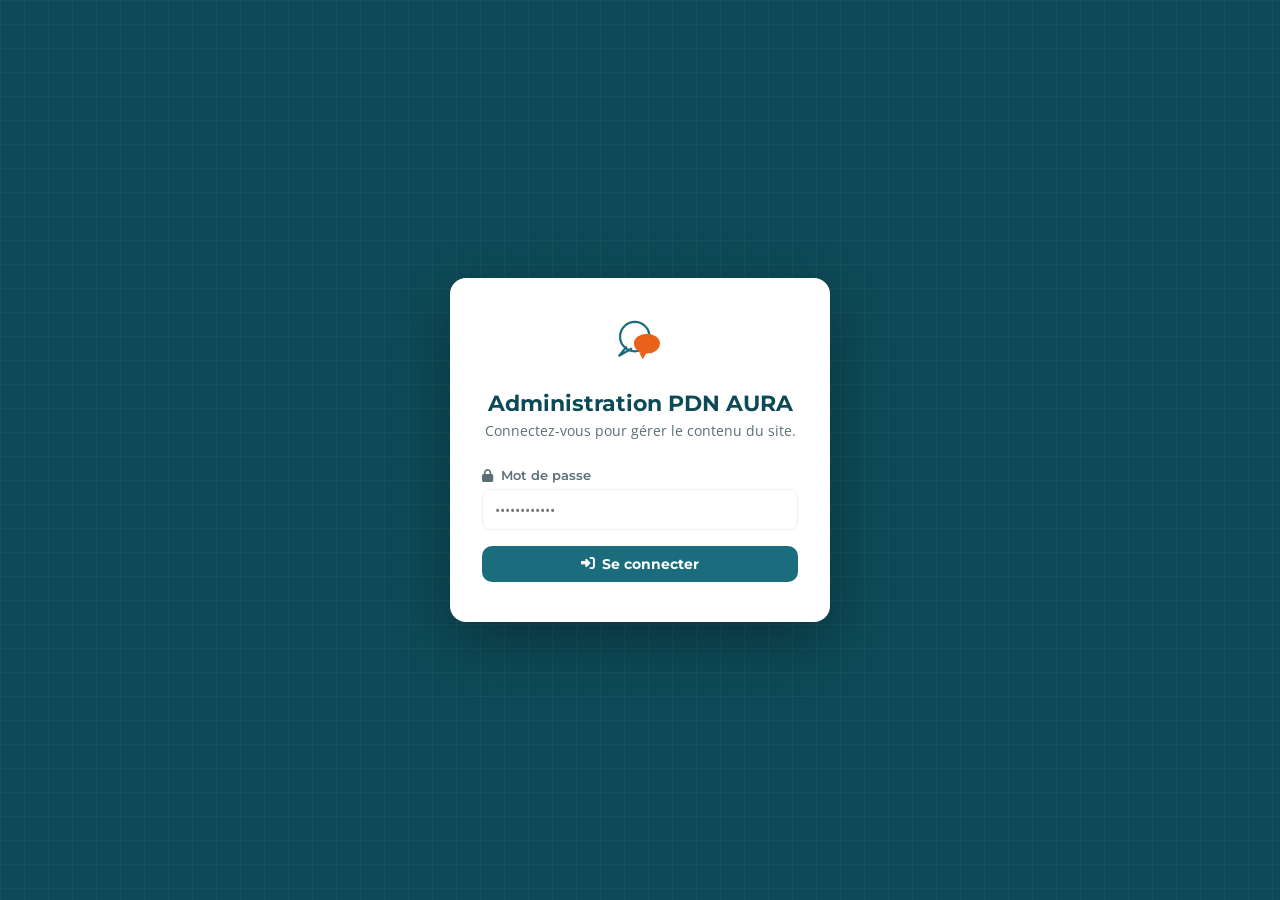
==== admin.html @ 4722b064 "Refonte complète : site journée régionale PDN AURA 2026" ====
<!DOCTYPE html>
<html lang="fr">
<head>
  <meta charset="UTF-8">
  <meta name="viewport" content="width=device-width, initial-scale=1.0">
  <title>Administration – PDN AURA 2026</title>
  <link rel="preconnect" href="https://fonts.googleapis.com">
  <link href="https://fonts.googleapis.com/css2?family=Montserrat:wght@400;600;700&family=Open+Sans:wght@400;600&display=swap" rel="stylesheet">
  <link rel="stylesheet" href="https://cdnjs.cloudflare.com/ajax/libs/font-awesome/6.5.0/css/all.min.css">
  <style>
    :root {
      --teal: #1B6D7E; --teal-dark: #0D4A57; --teal-light: #E8F4F7;
      --orange: #E8621A; --orange-light: #FFF3EC;
      --white: #fff; --gray-100: #F8FAFB; --gray-200: #EEF2F4; --gray-600: #5A6E75;
      --text: #1A2E35; --red: #DC2626; --green: #16A34A;
      --font-h: 'Montserrat', sans-serif; --font-b: 'Open Sans', sans-serif;
      --radius: 10px; --shadow: 0 2px 12px rgba(27,109,126,0.12);
    }
    *, *::before, *::after { box-sizing: border-box; margin: 0; padding: 0; }
    body { font-family: var(--font-b); color: var(--text); background: var(--gray-100); min-height: 100vh; }
    h1,h2,h3 { font-family: var(--font-h); }
    p { margin-bottom: 0.75rem; }
    p:last-child { margin-bottom: 0; }

    /* LOGIN */
    .login-page {
      min-height: 100vh; display: flex; align-items: center; justify-content: center;
      background: var(--teal-dark);
      background-image: linear-gradient(rgba(255,255,255,0.03) 1px, transparent 1px),
        linear-gradient(90deg, rgba(255,255,255,0.03) 1px, transparent 1px);
      background-size: 24px 24px;
    }
    .login-box {
      background: var(--white); border-radius: 16px; padding: 2.5rem 2rem;
      width: 100%; max-width: 380px; box-shadow: 0 20px 60px rgba(0,0,0,0.3);
      text-align: center;
    }
    .login-box svg { width: 52px; height: 46px; margin-bottom: 1.25rem; }
    .login-box h1 { font-size: 1.4rem; color: var(--teal-dark); margin-bottom: 0.25rem; }
    .login-box p { color: var(--gray-600); font-size: 0.88rem; margin-bottom: 1.75rem; }
    .login-err { background: #FEF2F2; color: var(--red); border-radius: 8px; padding: 0.7rem 1rem; font-size: 0.85rem; margin-top: 0.75rem; display: none; }

    /* FORMS */
    .form-group { margin-bottom: 1rem; text-align: left; }
    label { font-size: 0.8rem; font-weight: 600; color: var(--gray-600); font-family: var(--font-h); display: block; margin-bottom: 0.35rem; }
    input[type=text], input[type=url], input[type=password], textarea, select {
      width: 100%; padding: 10px 12px; border: 1.5px solid var(--gray-200);
      border-radius: 8px; font-family: var(--font-b); font-size: 0.9rem; color: var(--text);
      transition: border-color 0.18s; background: var(--white);
    }
    input:focus, textarea:focus, select:focus { outline: none; border-color: var(--teal); }
    textarea { resize: vertical; min-height: 80px; }

    /* BUTTONS */
    .btn {
      display: inline-flex; align-items: center; gap: 7px;
      font-family: var(--font-h); font-size: 0.85rem; font-weight: 700;
      padding: 10px 20px; border-radius: var(--radius);
      transition: all 0.18s; cursor: pointer; border: none;
    }
    .btn--teal { background: var(--teal); color: var(--white); }
    .btn--teal:hover { background: var(--teal-dark); }
    .btn--orange { background: var(--orange); color: var(--white); }
    .btn--orange:hover { background: #c44e0e; }
    .btn--outline { background: transparent; color: var(--teal); border: 2px solid var(--teal); }
    .btn--outline:hover { background: var(--teal); color: var(--white); }
    .btn--red { background: transparent; color: var(--red); border: 1.5px solid var(--red); padding: 6px 12px; font-size: 0.78rem; }
    .btn--red:hover { background: var(--red); color: var(--white); }
    .btn--full { width: 100%; justify-content: center; }

    /* LAYOUT */
    .admin-wrap { display: grid; grid-template-columns: 240px 1fr; min-height: 100vh; }

    /* SIDEBAR */
    .sidebar {
      background: var(--teal-dark); color: var(--white);
      padding: 1.5rem 0; position: sticky; top: 0; height: 100vh;
      display: flex; flex-direction: column;
    }
    .sidebar__brand {
      display: flex; align-items: center; gap: 10px; padding: 0 1.25rem 1.5rem;
      border-bottom: 1px solid rgba(255,255,255,0.1);
    }
    .sidebar__brand svg { width: 32px; height: 28px; }
    .sidebar__brand-text { font-family: var(--font-h); font-size: 0.92rem; font-weight: 700; }
    .sidebar__brand-sub { font-size: 0.65rem; opacity: 0.6; display: block; }
    .sidebar__nav { padding: 1.25rem 0; flex: 1; }
    .sidebar__nav a {
      display: flex; align-items: center; gap: 10px;
      padding: 0.7rem 1.25rem; color: rgba(255,255,255,0.75);
      font-family: var(--font-h); font-size: 0.85rem; font-weight: 600;
      transition: all 0.18s; border-left: 3px solid transparent; cursor: pointer;
    }
    .sidebar__nav a:hover, .sidebar__nav a.active {
      color: var(--white); background: rgba(255,255,255,0.07);
      border-left-color: var(--orange);
    }
    .sidebar__nav a i { width: 16px; text-align: center; }
    .sidebar__footer { padding: 1rem 1.25rem; border-top: 1px solid rgba(255,255,255,0.1); }
    .sidebar__footer a {
      display: flex; align-items: center; gap: 8px;
      color: rgba(255,255,255,0.6); font-size: 0.82rem; transition: color 0.18s;
    }
    .sidebar__footer a:hover { color: var(--white); }

    /* MAIN */
    .main { padding: 2rem; overflow-y: auto; }
    .main__header { margin-bottom: 2rem; }
    .main__header h2 { color: var(--teal-dark); font-size: 1.5rem; }
    .main__header p { color: var(--gray-600); font-size: 0.9rem; margin-top: 0.25rem; }

    /* PANEL */
    .panel { display: none; }
    .panel.active { display: block; }

    /* PUBLISH BAR */
    .publish-bar {
      background: var(--white); border-radius: var(--radius); padding: 1.25rem 1.5rem;
      box-shadow: var(--shadow); margin-bottom: 2rem;
      display: flex; align-items: center; justify-content: space-between; gap: 1rem; flex-wrap: wrap;
    }
    .publish-bar__info { flex: 1; }
    .publish-bar__info h3 { font-size: 0.95rem; color: var(--teal-dark); }
    .publish-bar__info p { font-size: 0.82rem; color: var(--gray-600); margin: 0; }
    .publish-status { font-size: 0.82rem; padding: 4px 10px; border-radius: 100px; font-family: var(--font-h); font-weight: 600; }
    .publish-status--ok { background: #DCFCE7; color: var(--green); }
    .publish-status--err { background: #FEF2F2; color: var(--red); }

    /* TOKEN SETUP */
    .token-setup {
      background: var(--orange-light); border: 1.5px solid rgba(232,98,26,0.25);
      border-radius: var(--radius); padding: 1.25rem 1.5rem; margin-bottom: 1.5rem;
    }
    .token-setup h3 { font-size: 0.95rem; color: var(--orange); margin-bottom: 0.5rem; }
    .token-setup p { font-size: 0.82rem; color: var(--text); }
    .token-row { display: flex; gap: 0.75rem; margin-top: 0.75rem; }
    .token-row input { flex: 1; }

    /* ADD FORM */
    .add-form {
      background: var(--white); border-radius: var(--radius); padding: 1.5rem;
      box-shadow: var(--shadow); margin-bottom: 2rem;
    }
    .add-form h3 { font-size: 1rem; color: var(--teal-dark); margin-bottom: 1.25rem; display: flex; align-items: center; gap: 8px; }
    .add-form h3 i { color: var(--teal); }
    .form-row { display: grid; grid-template-columns: 1fr 1fr; gap: 1rem; }

    /* ITEMS LIST */
    .items-list { display: flex; flex-direction: column; gap: 0.75rem; }
    .item-card {
      background: var(--white); border-radius: var(--radius); padding: 1rem 1.25rem;
      box-shadow: var(--shadow); display: flex; align-items: flex-start; gap: 1rem;
    }
    .item-card__thumb {
      width: 72px; height: 54px; border-radius: 6px; flex-shrink: 0;
      background: var(--teal-light); overflow: hidden; object-fit: cover;
    }
    .item-card__thumb img { width: 100%; height: 100%; object-fit: cover; }
    .item-card__body { flex: 1; min-width: 0; }
    .item-card__body strong { font-family: var(--font-h); font-size: 0.92rem; color: var(--text); display: block; margin-bottom: 0.2rem; }
    .item-card__body span { font-size: 0.8rem; color: var(--gray-600); white-space: nowrap; overflow: hidden; text-overflow: ellipsis; display: block; }
    .item-card__actions { display: flex; gap: 0.5rem; flex-shrink: 0; }
    .items-empty { text-align: center; padding: 2.5rem; color: var(--gray-600); background: var(--white); border-radius: var(--radius); box-shadow: var(--shadow); }
    .items-empty i { font-size: 2rem; color: var(--teal-light); display: block; margin-bottom: 0.5rem; }

    /* TOAST */
    .toast {
      position: fixed; bottom: 2rem; right: 2rem; z-index: 999;
      background: var(--teal-dark); color: var(--white);
      padding: 1rem 1.5rem; border-radius: var(--radius);
      font-family: var(--font-h); font-size: 0.88rem; font-weight: 600;
      box-shadow: 0 8px 30px rgba(0,0,0,0.3);
      display: none; align-items: center; gap: 10px;
      max-width: 360px;
    }
    .toast.show { display: flex; }
    .toast--err { background: var(--red); }
    .toast--ok { background: var(--green); }

    @media (max-width: 768px) {
      .admin-wrap { grid-template-columns: 1fr; }
      .sidebar { position: relative; height: auto; }
      .form-row { grid-template-columns: 1fr; }
    }
  </style>
</head>
<body>

<!-- LOGIN PAGE -->
<div id="loginPage" class="login-page">
  <div class="login-box">
    <svg viewBox="0 0 60 52" xmlns="http://www.w3.org/2000/svg">
      <circle cx="24" cy="21" r="17" fill="none" stroke="#1B6D7E" stroke-width="2.5"/>
      <path d="M14 33 L6 43 L20 35" fill="none" stroke="#1B6D7E" stroke-width="2.5" stroke-linejoin="round" stroke-linecap="round"/>
      <ellipse cx="38" cy="29" rx="15" ry="11.5" fill="#E8621A"/>
      <path d="M29 39 L33 47 L38 39" fill="#E8621A"/>
    </svg>
    <h1>Administration PDN AURA</h1>
    <p>Connectez-vous pour gérer le contenu du site.</p>
    <div class="form-group">
      <label for="loginPwd"><i class="fas fa-lock"></i>&nbsp; Mot de passe</label>
      <input type="password" id="loginPwd" placeholder="••••••••••••" onkeydown="if(event.key==='Enter')doLogin()">
    </div>
    <button class="btn btn--teal btn--full" onclick="doLogin()"><i class="fas fa-sign-in-alt"></i> Se connecter</button>
    <div class="login-err" id="loginErr">Mot de passe incorrect.</div>
  </div>
</div>

<!-- ADMIN PANEL -->
<div id="adminPanel" class="admin-wrap" style="display:none;">

  <!-- SIDEBAR -->
  <aside class="sidebar">
    <div class="sidebar__brand">
      <svg viewBox="0 0 60 52" xmlns="http://www.w3.org/2000/svg">
        <circle cx="24" cy="21" r="17" fill="none" stroke="rgba(255,255,255,0.85)" stroke-width="2.5"/>
        <path d="M14 33 L6 43 L20 35" fill="none" stroke="rgba(255,255,255,0.85)" stroke-width="2.5" stroke-linejoin="round" stroke-linecap="round"/>
        <ellipse cx="38" cy="29" rx="15" ry="11.5" fill="#E8621A"/>
        <path d="M29 39 L33 47 L38 39" fill="#E8621A"/>
      </svg>
      <div>
        <div class="sidebar__brand-text">PDN AURA</div>
        <span class="sidebar__brand-sub">Administration</span>
      </div>
    </div>
    <nav class="sidebar__nav">
      <a onclick="showPanel('photos')" id="tab-photos" class="active"><i class="fas fa-camera"></i> Photos</a>
      <a onclick="showPanel('videos')" id="tab-videos"><i class="fas fa-video"></i> Vidéos</a>
      <a onclick="showPanel('resources')" id="tab-resources"><i class="fas fa-link"></i> Ressources</a>
      <a onclick="showPanel('settings')" id="tab-settings"><i class="fas fa-gear"></i> Paramètres</a>
    </nav>
    <div class="sidebar__footer">
      <a href="index.html" target="_blank"><i class="fas fa-arrow-up-right-from-square"></i> Voir le site</a>
    </div>
  </aside>

  <!-- MAIN CONTENT -->
  <main class="main">

    <!-- PUBLISH BAR -->
    <div class="publish-bar">
      <div class="publish-bar__info">
        <h3>Publication sur GitHub Pages</h3>
        <p>Vos modifications sont sauvegardées localement. Cliquez sur "Publier" pour les mettre en ligne.</p>
      </div>
      <span class="publish-status" id="publishStatus">–</span>
      <button class="btn btn--orange" onclick="publishContent()"><i class="fas fa-cloud-upload-alt"></i> Publier</button>
    </div>

    <!-- PHOTOS PANEL -->
    <div id="panel-photos" class="panel active">
      <div class="main__header">
        <h2><i class="fas fa-camera" style="color:var(--teal);margin-right:0.5rem;"></i>Galerie photos</h2>
        <p>Ajoutez les photos de la journée en collant l'URL d'une image hébergée en ligne.</p>
      </div>
      <div class="add-form">
        <h3><i class="fas fa-plus-circle"></i> Ajouter une photo</h3>
        <div class="form-group">
          <label>URL de l'image *</label>
          <input type="url" id="photoUrl" placeholder="https://exemple.com/photo.jpg">
        </div>
        <div class="form-group">
          <label>Légende (optionnel)</label>
          <input type="text" id="photoCaption" placeholder="Description de la photo...">
        </div>
        <button class="btn btn--teal" onclick="addPhoto()"><i class="fas fa-plus"></i> Ajouter</button>
      </div>
      <div id="photoList" class="items-list"></div>
    </div>

    <!-- VIDEOS PANEL -->
    <div id="panel-videos" class="panel">
      <div class="main__header">
        <h2><i class="fas fa-video" style="color:var(--teal);margin-right:0.5rem;"></i>Vidéos YouTube</h2>
        <p>Ajoutez des vidéos YouTube en collant l'identifiant ou l'URL complète.</p>
      </div>
      <div class="add-form">
        <h3><i class="fas fa-plus-circle"></i> Ajouter une vidéo</h3>
        <div class="form-group">
          <label>URL YouTube ou identifiant *</label>
          <input type="text" id="videoUrl" placeholder="https://youtu.be/XXXXXXXXXXX ou XXXXXXXXXXX">
        </div>
        <div class="form-row">
          <div class="form-group">
            <label>Titre *</label>
            <input type="text" id="videoTitle" placeholder="Titre de la vidéo">
          </div>
          <div class="form-group">
            <label>Description (optionnel)</label>
            <input type="text" id="videoDesc" placeholder="Courte description...">
          </div>
        </div>
        <button class="btn btn--teal" onclick="addVideo()"><i class="fas fa-plus"></i> Ajouter</button>
      </div>
      <div id="videoList" class="items-list"></div>
    </div>

    <!-- RESOURCES PANEL -->
    <div id="panel-resources" class="panel">
      <div class="main__header">
        <h2><i class="fas fa-link" style="color:var(--teal);margin-right:0.5rem;"></i>Ressources &amp; liens</h2>
        <p>Ajoutez les liens et ressources partagés lors de la journée.</p>
      </div>
      <div class="add-form">
        <h3><i class="fas fa-plus-circle"></i> Ajouter une ressource</h3>
        <div class="form-row">
          <div class="form-group">
            <label>Titre *</label>
            <input type="text" id="resTitle" placeholder="Nom de la ressource">
          </div>
          <div class="form-group">
            <label>URL *</label>
            <input type="url" id="resUrl" placeholder="https://...">
          </div>
        </div>
        <div class="form-row">
          <div class="form-group">
            <label>Description</label>
            <input type="text" id="resDesc" placeholder="Brève description...">
          </div>
          <div class="form-group">
            <label>Catégorie</label>
            <input type="text" id="resCat" placeholder="ex : Dispositif PDN, Numérique, Jeunesse…">
          </div>
        </div>
        <button class="btn btn--teal" onclick="addResource()"><i class="fas fa-plus"></i> Ajouter</button>
      </div>
      <div id="resourceList" class="items-list"></div>
    </div>

    <!-- SETTINGS PANEL -->
    <div id="panel-settings" class="panel">
      <div class="main__header">
        <h2><i class="fas fa-gear" style="color:var(--teal);margin-right:0.5rem;"></i>Paramètres</h2>
        <p>Configuration de la connexion GitHub pour la publication.</p>
      </div>
      <div class="add-form">
        <h3><i class="fab fa-github"></i> Token GitHub</h3>
        <p style="font-size:0.85rem;color:var(--gray-600);margin-bottom:1rem;">
          Votre token GitHub Personal Access Token (scope <code>repo</code>) est nécessaire pour publier les modifications sur GitHub Pages.<br>
          Il est stocké uniquement dans votre navigateur (sessionStorage) et n'est jamais envoyé ailleurs.
        </p>
        <div class="form-group">
          <label>Token GitHub *</label>
          <input type="password" id="ghTokenInput" placeholder="ghp_xxxxxxxxxxxxxxxxxxxx">
        </div>
        <button class="btn btn--teal" onclick="saveToken()"><i class="fas fa-save"></i> Enregistrer le token</button>
        <button class="btn btn--outline" style="margin-left:0.75rem;" onclick="clearToken()"><i class="fas fa-trash"></i> Supprimer</button>
        <div id="tokenStatus" style="margin-top:1rem;font-size:0.85rem;"></div>
      </div>
      <div class="add-form" style="margin-top:1.5rem;">
        <h3><i class="fas fa-key"></i> Changer le mot de passe admin</h3>
        <div class="form-row">
          <div class="form-group">
            <label>Nouveau mot de passe</label>
            <input type="password" id="newPwd1" placeholder="••••••••">
          </div>
          <div class="form-group">
            <label>Confirmer</label>
            <input type="password" id="newPwd2" placeholder="••••••••">
          </div>
        </div>
        <button class="btn btn--teal" onclick="changePwd()"><i class="fas fa-save"></i> Changer le mot de passe</button>
      </div>
    </div>

  </main>
</div>

<!-- TOAST -->
<div class="toast" id="toast"></div>

<script>
  /* ===== CONFIG ===== */
  const GH_OWNER = 'stephaneleprince-dotcom';
  const GH_REPO  = 'pdn-aura-2026';
  const GH_FILE  = 'data/content.json';
  const GH_BRANCH = 'main';

  /* ===== DATA ===== */
  let data = { gallery: [], videos: [], resources: [] };

  /* ===== PASSWORD ===== */
  const DEFAULT_PWD = 'pdnaura2026';
  function getPassword() { return localStorage.getItem('adminPwd') || DEFAULT_PWD; }

  function doLogin() {
    const val = document.getElementById('loginPwd').value;
    if (val === getPassword()) {
      document.getElementById('loginPage').style.display = 'none';
      document.getElementById('adminPanel').style.display = 'grid';
      loadLocalData();
    } else {
      document.getElementById('loginErr').style.display = 'block';
    }
  }

  function changePwd() {
    const p1 = document.getElementById('newPwd1').value.trim();
    const p2 = document.getElementById('newPwd2').value.trim();
    if (!p1) { showToast('Mot de passe vide.', 'err'); return; }
    if (p1 !== p2) { showToast('Les mots de passe ne correspondent pas.', 'err'); return; }
    localStorage.setItem('adminPwd', p1);
    showToast('Mot de passe changé avec succès !', 'ok');
    document.getElementById('newPwd1').value = '';
    document.getElementById('newPwd2').value = '';
  }

  /* ===== TOKEN ===== */
  function getToken() { return sessionStorage.getItem('ghToken') || ''; }

  function saveToken() {
    const t = document.getElementById('ghTokenInput').value.trim();
    if (!t) { showToast('Token vide.', 'err'); return; }
    sessionStorage.setItem('ghToken', t);
    document.getElementById('ghTokenInput').value = '';
    document.getElementById('tokenStatus').innerHTML = '<span style="color:var(--green);"><i class="fas fa-check-circle"></i> Token enregistré pour cette session.</span>';
    showToast('Token enregistré !', 'ok');
  }

  function clearToken() {
    sessionStorage.removeItem('ghToken');
    document.getElementById('tokenStatus').innerHTML = '<span style="color:var(--gray-600);">Aucun token enregistré.</span>';
    showToast('Token supprimé.', '');
  }

  /* ===== PANELS ===== */
  function showPanel(name) {
    document.querySelectorAll('.panel').forEach(p => p.classList.remove('active'));
    document.querySelectorAll('.sidebar__nav a').forEach(a => a.classList.remove('active'));
    document.getElementById('panel-' + name).classList.add('active');
    document.getElementById('tab-' + name).classList.add('active');
  }

  /* ===== LOCAL DATA ===== */
  function loadLocalData() {
    const stored = localStorage.getItem('pdnContent');
    if (stored) {
      try { data = JSON.parse(stored); } catch(e) {}
    } else {
      // Try to fetch from server
      fetch('./data/content.json?t=' + Date.now())
        .then(r => r.ok ? r.json() : null)
        .then(d => { if (d) { data = d; saveLocal(); } })
        .catch(() => {})
        .finally(() => renderAll());
      return;
    }
    renderAll();
    updateTokenStatus();
  }

  function saveLocal() { localStorage.setItem('pdnContent', JSON.stringify(data)); }

  function updateTokenStatus() {
    const tok = getToken();
    if (tok) {
      document.getElementById('tokenStatus').innerHTML = '<span style="color:var(--green);"><i class="fas fa-check-circle"></i> Token en mémoire pour cette session.</span>';
    }
  }

  /* ===== RENDER ===== */
  function renderAll() { renderPhotos(); renderVideos(); renderResources(); }

  function renderPhotos() {
    const el = document.getElementById('photoList');
    if (!data.gallery.length) {
      el.innerHTML = '<div class="items-empty"><i class="fas fa-camera"></i><p>Aucune photo pour l\'instant.</p></div>';
      return;
    }
    el.innerHTML = data.gallery.map((p, i) => `
      <div class="item-card">
        <div class="item-card__thumb">
          <img src="${p.url}" alt="${p.caption||''}" onerror="this.style.display='none'">
        </div>
        <div class="item-card__body">
          <strong>${p.caption || 'Photo ' + (i+1)}</strong>
          <span>${p.url}</span>
        </div>
        <div class="item-card__actions">
          <button class="btn btn--red" onclick="removePhoto(${i})"><i class="fas fa-trash"></i></button>
        </div>
      </div>`).join('');
  }

  function renderVideos() {
    const el = document.getElementById('videoList');
    if (!data.videos.length) {
      el.innerHTML = '<div class="items-empty"><i class="fas fa-video"></i><p>Aucune vidéo pour l\'instant.</p></div>';
      return;
    }
    el.innerHTML = data.videos.map((v, i) => `
      <div class="item-card">
        <div class="item-card__thumb" style="display:flex;align-items:center;justify-content:center;font-size:1.5rem;color:var(--teal-mid);">
          <i class="fab fa-youtube" style="color:#FF0000;font-size:2rem;"></i>
        </div>
        <div class="item-card__body">
          <strong>${v.title}</strong>
          <span>${v.youtubeId}</span>
          ${v.description ? `<span>${v.description}</span>` : ''}
        </div>
        <div class="item-card__actions">
          <a href="https://youtu.be/${v.youtubeId}" target="_blank" class="btn btn--outline" style="padding:6px 10px;"><i class="fas fa-eye"></i></a>
          <button class="btn btn--red" onclick="removeVideo(${i})"><i class="fas fa-trash"></i></button>
        </div>
      </div>`).join('');
  }

  function renderResources() {
    const el = document.getElementById('resourceList');
    if (!data.resources.length) {
      el.innerHTML = '<div class="items-empty"><i class="fas fa-link"></i><p>Aucune ressource pour l\'instant.</p></div>';
      return;
    }
    el.innerHTML = data.resources.map((r, i) => `
      <div class="item-card">
        <div class="item-card__body">
          <strong>${r.title}</strong>
          <span>${r.url}</span>
          ${r.category ? `<span style="color:var(--teal);font-size:0.75rem;font-weight:600;">${r.category}</span>` : ''}
        </div>
        <div class="item-card__actions">
          <a href="${r.url}" target="_blank" class="btn btn--outline" style="padding:6px 10px;"><i class="fas fa-eye"></i></a>
          <button class="btn btn--red" onclick="removeResource(${i})"><i class="fas fa-trash"></i></button>
        </div>
      </div>`).join('');
  }

  /* ===== ADD / REMOVE ===== */
  function addPhoto() {
    const url = document.getElementById('photoUrl').value.trim();
    const cap = document.getElementById('photoCaption').value.trim();
    if (!url) { showToast('URL obligatoire.', 'err'); return; }
    data.gallery.push({ id: Date.now().toString(), url, caption: cap });
    saveLocal(); renderPhotos();
    document.getElementById('photoUrl').value = '';
    document.getElementById('photoCaption').value = '';
    showToast('Photo ajoutée ! N\'oubliez pas de publier.', 'ok');
  }

  function removePhoto(i) {
    if (!confirm('Supprimer cette photo ?')) return;
    data.gallery.splice(i, 1); saveLocal(); renderPhotos();
    showToast('Photo supprimée.', '');
  }

  function addVideo() {
    let raw = document.getElementById('videoUrl').value.trim();
    const title = document.getElementById('videoTitle').value.trim();
    const desc = document.getElementById('videoDesc').value.trim();
    if (!raw || !title) { showToast('URL et titre obligatoires.', 'err'); return; }
    // Extract YouTube ID
    let id = raw;
    const m = raw.match(/(?:youtu\.be\/|v=|embed\/)([A-Za-z0-9_-]{11})/);
    if (m) id = m[1];
    data.videos.push({ id: Date.now().toString(), youtubeId: id, title, description: desc });
    saveLocal(); renderVideos();
    document.getElementById('videoUrl').value = '';
    document.getElementById('videoTitle').value = '';
    document.getElementById('videoDesc').value = '';
    showToast('Vidéo ajoutée ! N\'oubliez pas de publier.', 'ok');
  }

  function removeVideo(i) {
    if (!confirm('Supprimer cette vidéo ?')) return;
    data.videos.splice(i, 1); saveLocal(); renderVideos();
    showToast('Vidéo supprimée.', '');
  }

  function addResource() {
    const title = document.getElementById('resTitle').value.trim();
    const url   = document.getElementById('resUrl').value.trim();
    const desc  = document.getElementById('resDesc').value.trim();
    const cat   = document.getElementById('resCat').value.trim();
    if (!title || !url) { showToast('Titre et URL obligatoires.', 'err'); return; }
    data.resources.push({ id: Date.now().toString(), title, url, description: desc, category: cat });
    saveLocal(); renderResources();
    document.getElementById('resTitle').value = '';
    document.getElementById('resUrl').value = '';
    document.getElementById('resDesc').value = '';
    document.getElementById('resCat').value = '';
    showToast('Ressource ajoutée ! N\'oubliez pas de publier.', 'ok');
  }

  function removeResource(i) {
    if (!confirm('Supprimer cette ressource ?')) return;
    data.resources.splice(i, 1); saveLocal(); renderResources();
    showToast('Ressource supprimée.', '');
  }

  /* ===== PUBLISH TO GITHUB ===== */
  async function publishContent() {
    const token = getToken();
    if (!token) {
      showToast('Aucun token GitHub. Configurez-le dans Paramètres.', 'err');
      showPanel('settings');
      return;
    }

    const statusEl = document.getElementById('publishStatus');
    statusEl.textContent = 'Publication…';
    statusEl.className = 'publish-status';

    try {
      const headers = {
        'Authorization': 'token ' + token,
        'Accept': 'application/vnd.github+json',
        'User-Agent': 'pdn-aura-admin'
      };

      // Get current file SHA
      const getResp = await fetch(
        `https://api.github.com/repos/${GH_OWNER}/${GH_REPO}/contents/${GH_FILE}`,
        { headers }
      );
      let sha = null;
      if (getResp.ok) {
        const fileData = await getResp.json();
        sha = fileData.sha;
      }

      // Encode content
      const content = btoa(unescape(encodeURIComponent(JSON.stringify(data, null, 2))));

      const body = {
        message: 'Mise à jour du contenu via l\'interface admin',
        content,
        branch: GH_BRANCH
      };
      if (sha) body.sha = sha;

      const putResp = await fetch(
        `https://api.github.com/repos/${GH_OWNER}/${GH_REPO}/contents/${GH_FILE}`,
        { method: 'PUT', headers: { ...headers, 'Content-Type': 'application/json' }, body: JSON.stringify(body) }
      );

      if (putResp.ok) {
        statusEl.textContent = '✓ Publié';
        statusEl.className = 'publish-status publish-status--ok';
        showToast('Contenu publié ! Le site sera mis à jour dans 1-2 minutes.', 'ok');
      } else {
        const err = await putResp.json();
        throw new Error(err.message || 'Erreur GitHub');
      }
    } catch(e) {
      statusEl.textContent = '✗ Erreur';
      statusEl.className = 'publish-status publish-status--err';
      showToast('Erreur : ' + e.message, 'err');
    }
  }

  /* ===== TOAST ===== */
  let toastTimer;
  function showToast(msg, type) {
    const el = document.getElementById('toast');
    el.textContent = msg;
    el.className = 'toast show' + (type === 'err' ? ' toast--err' : type === 'ok' ? ' toast--ok' : '');
    clearTimeout(toastTimer);
    toastTimer = setTimeout(() => { el.className = 'toast'; }, 4000);
  }
</script>
</body>
</html>
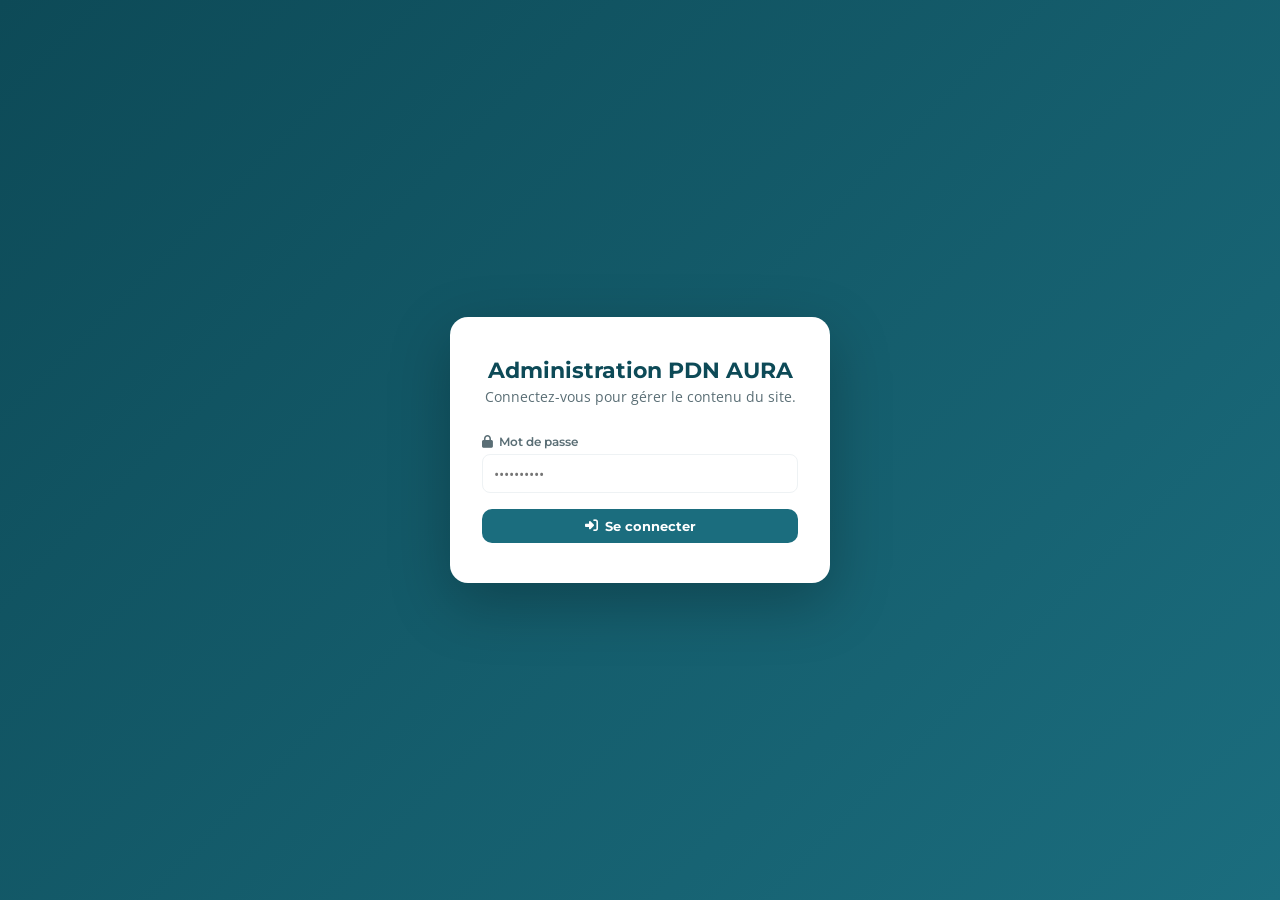
==== commit b6b4f193: "Refonte UX : fond blanc, logo réel, admin auto-save + upload fichiers - Fond blanc sur tout le site " ====
--- a/admin.html
+++ b/admin.html
@@ -9,215 +9,282 @@
   <link rel="stylesheet" href="https://cdnjs.cloudflare.com/ajax/libs/font-awesome/6.5.0/css/all.min.css">
   <style>
     :root {
-      --teal: #1B6D7E; --teal-dark: #0D4A57; --teal-light: #E8F4F7;
-      --orange: #E8621A; --orange-light: #FFF3EC;
-      --white: #fff; --gray-100: #F8FAFB; --gray-200: #EEF2F4; --gray-600: #5A6E75;
-      --text: #1A2E35; --red: #DC2626; --green: #16A34A;
-      --font-h: 'Montserrat', sans-serif; --font-b: 'Open Sans', sans-serif;
-      --radius: 10px; --shadow: 0 2px 12px rgba(27,109,126,0.12);
-    }
-    *, *::before, *::after { box-sizing: border-box; margin: 0; padding: 0; }
-    body { font-family: var(--font-b); color: var(--text); background: var(--gray-100); min-height: 100vh; }
-    h1,h2,h3 { font-family: var(--font-h); }
-    p { margin-bottom: 0.75rem; }
-    p:last-child { margin-bottom: 0; }
-
-    /* LOGIN */
-    .login-page {
-      min-height: 100vh; display: flex; align-items: center; justify-content: center;
-      background: var(--teal-dark);
-      background-image: linear-gradient(rgba(255,255,255,0.03) 1px, transparent 1px),
-        linear-gradient(90deg, rgba(255,255,255,0.03) 1px, transparent 1px);
-      background-size: 24px 24px;
-    }
-    .login-box {
-      background: var(--white); border-radius: 16px; padding: 2.5rem 2rem;
-      width: 100%; max-width: 380px; box-shadow: 0 20px 60px rgba(0,0,0,0.3);
-      text-align: center;
-    }
-    .login-box svg { width: 52px; height: 46px; margin-bottom: 1.25rem; }
-    .login-box h1 { font-size: 1.4rem; color: var(--teal-dark); margin-bottom: 0.25rem; }
-    .login-box p { color: var(--gray-600); font-size: 0.88rem; margin-bottom: 1.75rem; }
-    .login-err { background: #FEF2F2; color: var(--red); border-radius: 8px; padding: 0.7rem 1rem; font-size: 0.85rem; margin-top: 0.75rem; display: none; }
-
-    /* FORMS */
-    .form-group { margin-bottom: 1rem; text-align: left; }
-    label { font-size: 0.8rem; font-weight: 600; color: var(--gray-600); font-family: var(--font-h); display: block; margin-bottom: 0.35rem; }
-    input[type=text], input[type=url], input[type=password], textarea, select {
-      width: 100%; padding: 10px 12px; border: 1.5px solid var(--gray-200);
-      border-radius: 8px; font-family: var(--font-b); font-size: 0.9rem; color: var(--text);
-      transition: border-color 0.18s; background: var(--white);
-    }
-    input:focus, textarea:focus, select:focus { outline: none; border-color: var(--teal); }
-    textarea { resize: vertical; min-height: 80px; }
-
-    /* BUTTONS */
-    .btn {
-      display: inline-flex; align-items: center; gap: 7px;
-      font-family: var(--font-h); font-size: 0.85rem; font-weight: 700;
-      padding: 10px 20px; border-radius: var(--radius);
-      transition: all 0.18s; cursor: pointer; border: none;
-    }
-    .btn--teal { background: var(--teal); color: var(--white); }
-    .btn--teal:hover { background: var(--teal-dark); }
-    .btn--orange { background: var(--orange); color: var(--white); }
-    .btn--orange:hover { background: #c44e0e; }
-    .btn--outline { background: transparent; color: var(--teal); border: 2px solid var(--teal); }
-    .btn--outline:hover { background: var(--teal); color: var(--white); }
-    .btn--red { background: transparent; color: var(--red); border: 1.5px solid var(--red); padding: 6px 12px; font-size: 0.78rem; }
-    .btn--red:hover { background: var(--red); color: var(--white); }
-    .btn--full { width: 100%; justify-content: center; }
-
-    /* LAYOUT */
-    .admin-wrap { display: grid; grid-template-columns: 240px 1fr; min-height: 100vh; }
-
-    /* SIDEBAR */
-    .sidebar {
-      background: var(--teal-dark); color: var(--white);
-      padding: 1.5rem 0; position: sticky; top: 0; height: 100vh;
-      display: flex; flex-direction: column;
-    }
-    .sidebar__brand {
-      display: flex; align-items: center; gap: 10px; padding: 0 1.25rem 1.5rem;
-      border-bottom: 1px solid rgba(255,255,255,0.1);
-    }
-    .sidebar__brand svg { width: 32px; height: 28px; }
-    .sidebar__brand-text { font-family: var(--font-h); font-size: 0.92rem; font-weight: 700; }
-    .sidebar__brand-sub { font-size: 0.65rem; opacity: 0.6; display: block; }
-    .sidebar__nav { padding: 1.25rem 0; flex: 1; }
-    .sidebar__nav a {
-      display: flex; align-items: center; gap: 10px;
-      padding: 0.7rem 1.25rem; color: rgba(255,255,255,0.75);
-      font-family: var(--font-h); font-size: 0.85rem; font-weight: 600;
-      transition: all 0.18s; border-left: 3px solid transparent; cursor: pointer;
-    }
-    .sidebar__nav a:hover, .sidebar__nav a.active {
-      color: var(--white); background: rgba(255,255,255,0.07);
-      border-left-color: var(--orange);
-    }
-    .sidebar__nav a i { width: 16px; text-align: center; }
-    .sidebar__footer { padding: 1rem 1.25rem; border-top: 1px solid rgba(255,255,255,0.1); }
-    .sidebar__footer a {
-      display: flex; align-items: center; gap: 8px;
-      color: rgba(255,255,255,0.6); font-size: 0.82rem; transition: color 0.18s;
-    }
-    .sidebar__footer a:hover { color: var(--white); }
-
-    /* MAIN */
-    .main { padding: 2rem; overflow-y: auto; }
-    .main__header { margin-bottom: 2rem; }
-    .main__header h2 { color: var(--teal-dark); font-size: 1.5rem; }
-    .main__header p { color: var(--gray-600); font-size: 0.9rem; margin-top: 0.25rem; }
-
-    /* PANEL */
-    .panel { display: none; }
-    .panel.active { display: block; }
-
-    /* PUBLISH BAR */
-    .publish-bar {
-      background: var(--white); border-radius: var(--radius); padding: 1.25rem 1.5rem;
-      box-shadow: var(--shadow); margin-bottom: 2rem;
-      display: flex; align-items: center; justify-content: space-between; gap: 1rem; flex-wrap: wrap;
-    }
-    .publish-bar__info { flex: 1; }
-    .publish-bar__info h3 { font-size: 0.95rem; color: var(--teal-dark); }
-    .publish-bar__info p { font-size: 0.82rem; color: var(--gray-600); margin: 0; }
-    .publish-status { font-size: 0.82rem; padding: 4px 10px; border-radius: 100px; font-family: var(--font-h); font-weight: 600; }
-    .publish-status--ok { background: #DCFCE7; color: var(--green); }
-    .publish-status--err { background: #FEF2F2; color: var(--red); }
-
-    /* TOKEN SETUP */
-    .token-setup {
-      background: var(--orange-light); border: 1.5px solid rgba(232,98,26,0.25);
-      border-radius: var(--radius); padding: 1.25rem 1.5rem; margin-bottom: 1.5rem;
-    }
-    .token-setup h3 { font-size: 0.95rem; color: var(--orange); margin-bottom: 0.5rem; }
-    .token-setup p { font-size: 0.82rem; color: var(--text); }
-    .token-row { display: flex; gap: 0.75rem; margin-top: 0.75rem; }
-    .token-row input { flex: 1; }
-
-    /* ADD FORM */
-    .add-form {
-      background: var(--white); border-radius: var(--radius); padding: 1.5rem;
-      box-shadow: var(--shadow); margin-bottom: 2rem;
-    }
-    .add-form h3 { font-size: 1rem; color: var(--teal-dark); margin-bottom: 1.25rem; display: flex; align-items: center; gap: 8px; }
-    .add-form h3 i { color: var(--teal); }
-    .form-row { display: grid; grid-template-columns: 1fr 1fr; gap: 1rem; }
-
-    /* ITEMS LIST */
-    .items-list { display: flex; flex-direction: column; gap: 0.75rem; }
-    .item-card {
-      background: var(--white); border-radius: var(--radius); padding: 1rem 1.25rem;
-      box-shadow: var(--shadow); display: flex; align-items: flex-start; gap: 1rem;
-    }
-    .item-card__thumb {
-      width: 72px; height: 54px; border-radius: 6px; flex-shrink: 0;
-      background: var(--teal-light); overflow: hidden; object-fit: cover;
-    }
-    .item-card__thumb img { width: 100%; height: 100%; object-fit: cover; }
-    .item-card__body { flex: 1; min-width: 0; }
-    .item-card__body strong { font-family: var(--font-h); font-size: 0.92rem; color: var(--text); display: block; margin-bottom: 0.2rem; }
-    .item-card__body span { font-size: 0.8rem; color: var(--gray-600); white-space: nowrap; overflow: hidden; text-overflow: ellipsis; display: block; }
-    .item-card__actions { display: flex; gap: 0.5rem; flex-shrink: 0; }
-    .items-empty { text-align: center; padding: 2.5rem; color: var(--gray-600); background: var(--white); border-radius: var(--radius); box-shadow: var(--shadow); }
-    .items-empty i { font-size: 2rem; color: var(--teal-light); display: block; margin-bottom: 0.5rem; }
-
-    /* TOAST */
-    .toast {
-      position: fixed; bottom: 2rem; right: 2rem; z-index: 999;
-      background: var(--teal-dark); color: var(--white);
-      padding: 1rem 1.5rem; border-radius: var(--radius);
-      font-family: var(--font-h); font-size: 0.88rem; font-weight: 600;
-      box-shadow: 0 8px 30px rgba(0,0,0,0.3);
-      display: none; align-items: center; gap: 10px;
-      max-width: 360px;
-    }
-    .toast.show { display: flex; }
-    .toast--err { background: var(--red); }
-    .toast--ok { background: var(--green); }
-
-    @media (max-width: 768px) {
-      .admin-wrap { grid-template-columns: 1fr; }
-      .sidebar { position: relative; height: auto; }
-      .form-row { grid-template-columns: 1fr; }
+      --teal:#1B6D7E; --teal-dark:#0D4A57; --teal-light:#E8F4F7;
+      --orange:#E8621A; --orange-light:#FFF3EC;
+      --white:#fff; --gray-50:#F8FAFB; --gray-100:#EEF2F4; --gray-600:#5A6E75;
+      --text:#1A2E35; --red:#DC2626; --green:#16A34A;
+      --font-h:'Montserrat',sans-serif; --font-b:'Open Sans',sans-serif;
+      --radius:10px; --shadow:0 2px 12px rgba(27,109,126,0.12);
+    }
+    *,*::before,*::after{box-sizing:border-box;margin:0;padding:0;}
+    body{font-family:var(--font-b);color:var(--text);background:var(--gray-50);min-height:100vh;}
+    h1,h2,h3{font-family:var(--font-h);}
+    p{margin-bottom:.75rem;} p:last-child{margin-bottom:0;}
+    a{color:inherit;text-decoration:none;}
+
+    /* ── LOGIN ── */
+    .login-page{
+      min-height:100vh;display:flex;align-items:center;justify-content:center;
+      background:linear-gradient(135deg,var(--teal-dark),var(--teal));
+    }
+    .login-box{
+      background:var(--white);border-radius:18px;padding:2.5rem 2rem;
+      width:100%;max-width:380px;box-shadow:0 20px 60px rgba(0,0,0,0.25);
+      text-align:center;
+    }
+    .login-box img{height:80px;width:auto;margin:0 auto 1.25rem;display:block;}
+    .login-box h1{font-size:1.35rem;color:var(--teal-dark);margin-bottom:.25rem;}
+    .login-box .sub{color:var(--gray-600);font-size:.85rem;margin-bottom:1.75rem;}
+    .login-err{background:#FEF2F2;color:var(--red);border-radius:8px;padding:.7rem 1rem;font-size:.85rem;margin-top:.75rem;display:none;}
+
+    /* ── FORMS ── */
+    .form-group{margin-bottom:1rem;text-align:left;}
+    label{font-size:.78rem;font-weight:600;color:var(--gray-600);font-family:var(--font-h);display:block;margin-bottom:.3rem;}
+    input[type=text],input[type=url],input[type=password],textarea,select{
+      width:100%;padding:9px 11px;border:1.5px solid var(--gray-100);
+      border-radius:8px;font-family:var(--font-b);font-size:.88rem;color:var(--text);
+      transition:border-color .18s;background:var(--white);
+    }
+    input:focus,textarea:focus,select:focus{outline:none;border-color:var(--teal);}
+    textarea{resize:vertical;min-height:72px;}
+
+    /* ── BUTTONS ── */
+    .btn{
+      display:inline-flex;align-items:center;gap:7px;
+      font-family:var(--font-h);font-size:.82rem;font-weight:700;
+      padding:9px 18px;border-radius:var(--radius);
+      transition:all .18s;cursor:pointer;border:none;white-space:nowrap;
+    }
+    .btn--teal{background:var(--teal);color:var(--white);}
+    .btn--teal:hover{background:var(--teal-dark);}
+    .btn--orange{background:var(--orange);color:var(--white);}
+    .btn--orange:hover{background:#c44e0e;}
+    .btn--outline{background:transparent;color:var(--teal);border:2px solid var(--teal);}
+    .btn--outline:hover{background:var(--teal);color:var(--white);}
+    .btn--sm{padding:6px 12px;font-size:.76rem;}
+    .btn--red{background:transparent;color:var(--red);border:1.5px solid rgba(220,38,38,.4);}
+    .btn--red:hover{background:var(--red);color:var(--white);}
+    .btn--amber{background:transparent;color:#D97706;border:1.5px solid rgba(217,119,6,.4);}
+    .btn--amber:hover{background:#D97706;color:var(--white);}
+    .btn--full{width:100%;justify-content:center;}
+
+    /* ── LAYOUT ── */
+    .admin-wrap{display:grid;grid-template-columns:230px 1fr;min-height:100vh;}
+
+    /* ── SIDEBAR ── */
+    .sidebar{
+      background:var(--teal-dark);color:var(--white);
+      padding:1.5rem 0;position:sticky;top:0;height:100vh;
+      display:flex;flex-direction:column;overflow:hidden;
+    }
+    .sidebar__brand{
+      display:flex;align-items:center;gap:10px;padding:0 1.25rem 1.25rem;
+      border-bottom:1px solid rgba(255,255,255,.1);
+    }
+    .sidebar__brand img{height:46px;width:auto;}
+    .sidebar__brand-text{font-family:var(--font-h);font-size:.82rem;font-weight:700;line-height:1.3;}
+    .sidebar__brand-sub{font-size:.62rem;opacity:.5;display:block;}
+    .sidebar__nav{padding:1rem 0;flex:1;}
+    .sidebar__nav a{
+      display:flex;align-items:center;gap:10px;padding:.65rem 1.25rem;
+      color:rgba(255,255,255,.72);font-family:var(--font-h);font-size:.82rem;font-weight:600;
+      transition:all .18s;border-left:3px solid transparent;cursor:pointer;
+    }
+    .sidebar__nav a:hover,.sidebar__nav a.active{color:var(--white);background:rgba(255,255,255,.07);border-left-color:var(--orange);}
+    .sidebar__nav a i{width:16px;text-align:center;}
+    .sidebar__footer{padding:1rem 1.25rem;border-top:1px solid rgba(255,255,255,.1);}
+    .sidebar__footer a{display:flex;align-items:center;gap:8px;color:rgba(255,255,255,.55);font-size:.8rem;transition:color .18s;}
+    .sidebar__footer a:hover{color:var(--white);}
+
+    /* ── MAIN ── */
+    .main{padding:2rem;overflow-y:auto;}
+    .main__header{margin-bottom:1.75rem;}
+    .main__header h2{color:var(--teal-dark);font-size:1.4rem;}
+    .main__header p{color:var(--gray-600);font-size:.88rem;margin-top:.25rem;margin-bottom:0;}
+
+    /* ── SAVE INDICATOR ── */
+    .save-bar{
+      background:var(--white);border-radius:var(--radius);padding:.9rem 1.25rem;
+      box-shadow:var(--shadow);margin-bottom:1.75rem;
+      display:flex;align-items:center;gap:.75rem;
+    }
+    .save-indicator{
+      display:inline-flex;align-items:center;gap:6px;
+      font-family:var(--font-h);font-size:.78rem;font-weight:700;
+      padding:4px 12px;border-radius:100px;
+    }
+    .save-indicator--idle{background:var(--gray-100);color:var(--gray-600);}
+    .save-indicator--saving{background:#FEF9C3;color:#A16207;}
+    .save-indicator--ok{background:#DCFCE7;color:var(--green);}
+    .save-indicator--err{background:#FEF2F2;color:var(--red);}
+    .save-bar p{font-size:.8rem;color:var(--gray-600);margin:0;flex:1;}
+
+    /* ── TOKEN MODAL ── */
+    .modal-overlay{
+      position:fixed;inset:0;background:rgba(0,0,0,.55);z-index:9000;
+      display:flex;align-items:center;justify-content:center;
+    }
+    .modal-box{
+      background:var(--white);border-radius:16px;padding:2rem;
+      max-width:480px;width:100%;margin:1rem;box-shadow:0 20px 60px rgba(0,0,0,.3);
+    }
+    .modal-box h3{color:var(--teal-dark);margin-bottom:.75rem;font-size:1.1rem;}
+    .modal-box p{font-size:.85rem;color:var(--gray-600);}
+    .modal-box ul{font-size:.82rem;color:var(--gray-600);margin:.75rem 0 .75rem 1.25rem;}
+    .modal-box ul li{margin-bottom:.35rem;}
+
+    /* ── PANEL ── */
+    .panel{display:none;} .panel.active{display:block;}
+
+    /* ── ADD FORM ── */
+    .add-form{background:var(--white);border-radius:var(--radius);padding:1.5rem;box-shadow:var(--shadow);margin-bottom:1.75rem;}
+    .add-form h3{font-size:.95rem;color:var(--teal-dark);margin-bottom:1.1rem;display:flex;align-items:center;gap:8px;}
+    .add-form h3 i{color:var(--teal);}
+    .form-row{display:grid;grid-template-columns:1fr 1fr;gap:1rem;}
+    .form-tabs{display:flex;gap:0;border-bottom:2px solid var(--gray-100);margin-bottom:1.25rem;}
+    .form-tab{padding:.5rem 1rem;font-family:var(--font-h);font-size:.78rem;font-weight:700;cursor:pointer;border:none;background:none;color:var(--gray-600);border-bottom:2px solid transparent;margin-bottom:-2px;transition:all .18s;}
+    .form-tab.active{color:var(--teal);border-bottom-color:var(--teal);}
+    .tab-panel{display:none;} .tab-panel.active{display:block;}
+
+    /* ── DROP ZONE ── */
+    .drop-zone{
+      border:2px dashed var(--gray-100);border-radius:var(--radius);
+      padding:2rem;text-align:center;cursor:pointer;
+      transition:all .18s;background:var(--gray-50);
+    }
+    .drop-zone:hover,.drop-zone.dragover{border-color:var(--teal);background:var(--teal-light);}
+    .drop-zone i{font-size:2rem;color:var(--teal-light);display:block;margin-bottom:.75rem;}
+    .drop-zone p{font-size:.85rem;color:var(--gray-600);margin:0;}
+    .drop-zone .browse-link{color:var(--teal);font-weight:700;cursor:pointer;}
+    .file-preview{display:flex;align-items:center;gap:1rem;margin-top:1rem;padding:1rem;background:var(--teal-light);border-radius:8px;}
+    .file-preview img{width:80px;height:60px;object-fit:cover;border-radius:6px;}
+    .file-preview .info{flex:1;}
+    .file-preview .info strong{display:block;font-size:.85rem;color:var(--teal-dark);}
+    .file-preview .info span{font-size:.75rem;color:var(--gray-600);}
+    .upload-progress{margin-top:1rem;height:6px;background:var(--gray-100);border-radius:3px;overflow:hidden;display:none;}
+    .upload-progress__bar{height:100%;background:var(--teal);border-radius:3px;transition:width .3s;width:0;}
+
+    /* ── ITEMS LIST ── */
+    .items-list{display:flex;flex-direction:column;gap:.75rem;}
+    .item-card{background:var(--white);border-radius:var(--radius);padding:1rem 1.25rem;box-shadow:var(--shadow);display:flex;align-items:center;gap:1rem;}
+    .item-card__thumb{width:80px;height:60px;border-radius:8px;flex-shrink:0;background:var(--teal-light);overflow:hidden;position:relative;}
+    .item-card__thumb img{width:100%;height:100%;object-fit:cover;}
+    .item-card__thumb .no-img{position:absolute;inset:0;display:flex;align-items:center;justify-content:center;color:var(--teal-light);font-size:1.6rem;}
+    .item-card__body{flex:1;min-width:0;}
+    .item-card__body strong{font-family:var(--font-h);font-size:.9rem;color:var(--text);display:block;margin-bottom:.15rem;}
+    .item-card__body span{font-size:.76rem;color:var(--gray-600);overflow:hidden;text-overflow:ellipsis;white-space:nowrap;display:block;}
+    .item-card__badge{font-size:.65rem;font-weight:700;font-family:var(--font-h);background:var(--teal-light);color:var(--teal);padding:2px 8px;border-radius:100px;display:inline-block;margin-top:.2rem;}
+    .item-card__actions{display:flex;gap:.4rem;flex-shrink:0;}
+    .items-empty{text-align:center;padding:2.5rem;color:var(--gray-600);background:var(--white);border-radius:var(--radius);box-shadow:var(--shadow);}
+    .items-empty i{font-size:2rem;color:var(--teal-light);display:block;margin-bottom:.5rem;}
+
+    /* ── REPLACE MODAL ── */
+    .replace-modal{position:fixed;inset:0;background:rgba(0,0,0,.55);z-index:9100;display:none;align-items:center;justify-content:center;}
+    .replace-modal.open{display:flex;}
+    .replace-box{background:var(--white);border-radius:16px;padding:1.75rem;max-width:480px;width:100%;margin:1rem;box-shadow:0 20px 60px rgba(0,0,0,.3);}
+    .replace-box h3{color:var(--teal-dark);margin-bottom:1.25rem;}
+
+    /* ── TOAST ── */
+    .toast{
+      position:fixed;bottom:2rem;right:2rem;z-index:9999;
+      background:var(--teal-dark);color:var(--white);
+      padding:.9rem 1.4rem;border-radius:var(--radius);
+      font-family:var(--font-h);font-size:.85rem;font-weight:600;
+      box-shadow:0 8px 30px rgba(0,0,0,.3);
+      display:none;align-items:center;gap:10px;max-width:360px;
+    }
+    .toast.show{display:flex;}
+    .toast--err{background:var(--red);}
+    .toast--ok{background:var(--green);}
+
+    @media(max-width:768px){
+      .admin-wrap{grid-template-columns:1fr;}
+      .sidebar{position:relative;height:auto;}
+      .form-row{grid-template-columns:1fr;}
     }
   </style>
 </head>
 <body>
 
-<!-- LOGIN PAGE -->
+<!-- ══ LOGIN ══ -->
 <div id="loginPage" class="login-page">
   <div class="login-box">
-    <svg viewBox="0 0 60 52" xmlns="http://www.w3.org/2000/svg">
-      <circle cx="24" cy="21" r="17" fill="none" stroke="#1B6D7E" stroke-width="2.5"/>
-      <path d="M14 33 L6 43 L20 35" fill="none" stroke="#1B6D7E" stroke-width="2.5" stroke-linejoin="round" stroke-linecap="round"/>
-      <ellipse cx="38" cy="29" rx="15" ry="11.5" fill="#E8621A"/>
-      <path d="M29 39 L33 47 L38 39" fill="#E8621A"/>
-    </svg>
+    <img src="assets/logo.png" alt="PDN AURA" onerror="this.style.display='none'">
     <h1>Administration PDN AURA</h1>
-    <p>Connectez-vous pour gérer le contenu du site.</p>
+    <p class="sub">Connectez-vous pour gérer le contenu du site.</p>
     <div class="form-group">
-      <label for="loginPwd"><i class="fas fa-lock"></i>&nbsp; Mot de passe</label>
-      <input type="password" id="loginPwd" placeholder="••••••••••••" onkeydown="if(event.key==='Enter')doLogin()">
+      <label><i class="fas fa-lock"></i>&nbsp; Mot de passe</label>
+      <input type="password" id="loginPwd" placeholder="••••••••••" onkeydown="if(event.key==='Enter')doLogin()">
     </div>
     <button class="btn btn--teal btn--full" onclick="doLogin()"><i class="fas fa-sign-in-alt"></i> Se connecter</button>
     <div class="login-err" id="loginErr">Mot de passe incorrect.</div>
   </div>
 </div>
 
-<!-- ADMIN PANEL -->
+<!-- ══ TOKEN MODAL (affiché si aucun token) ══ -->
+<div class="modal-overlay" id="tokenModal" style="display:none;">
+  <div class="modal-box">
+    <h3><i class="fab fa-github" style="margin-right:8px;"></i>Configuration GitHub (une seule fois)</h3>
+    <p>Pour que l'administration puisse enregistrer les modifications en ligne, vous devez renseigner un Token GitHub une seule fois. Il sera mémorisé dans votre navigateur.</p>
+    <ul>
+      <li>Allez sur <strong>github.com → Settings → Developer Settings</strong></li>
+      <li>Choisissez <strong>Personal Access Tokens → Tokens (classic)</strong></li>
+      <li>Créez un token avec la permission <strong>repo</strong></li>
+      <li>Copiez-collez le token ci-dessous</li>
+    </ul>
+    <div class="form-group" style="margin-top:1rem;">
+      <label>Token GitHub *</label>
+      <input type="password" id="tokenModalInput" placeholder="ghp_xxxxxxxxxxxxxxxxxxxx">
+    </div>
+    <div style="display:flex;gap:.75rem;margin-top:1rem;">
+      <button class="btn btn--teal" style="flex:1;" onclick="saveTokenFromModal()"><i class="fas fa-save"></i> Enregistrer</button>
+      <button class="btn btn--outline" onclick="document.getElementById('tokenModal').style.display='none'">Annuler</button>
+    </div>
+  </div>
+</div>
+
+<!-- ══ REPLACE MODAL ══ -->
+<div class="replace-modal" id="replaceModal">
+  <div class="replace-box">
+    <h3><i class="fas fa-arrows-rotate" style="color:var(--orange);margin-right:8px;"></i>Remplacer la photo</h3>
+    <input type="hidden" id="replaceIndex">
+    <div class="form-tabs">
+      <button class="form-tab active" onclick="switchReplaceTab('file')">Importer un fichier</button>
+      <button class="form-tab" onclick="switchReplaceTab('url')">Entrer une URL</button>
+    </div>
+    <div id="replace-tab-file" class="tab-panel active">
+      <div class="drop-zone" id="replaceDropZone" onclick="document.getElementById('replaceFileInput').click()">
+        <i class="fas fa-cloud-upload-alt"></i>
+        <p>Cliquez ou déposez une image ici</p>
+        <input type="file" id="replaceFileInput" accept="image/*" style="display:none" onchange="handleReplaceFile(this)">
+      </div>
+      <div id="replaceFilePreview"></div>
+      <div class="upload-progress" id="replaceProgress"><div class="upload-progress__bar" id="replaceProgressBar"></div></div>
+    </div>
+    <div id="replace-tab-url" class="tab-panel">
+      <div class="form-group" style="margin-top:.5rem;">
+        <label>Nouvelle URL de l'image</label>
+        <input type="url" id="replaceUrlInput" placeholder="https://...">
+      </div>
+    </div>
+    <div class="form-group">
+      <label>Nouvelle légende (optionnel)</label>
+      <input type="text" id="replaceCaptionInput" placeholder="Description de la photo...">
+    </div>
+    <div style="display:flex;gap:.75rem;margin-top:1.25rem;">
+      <button class="btn btn--orange" style="flex:1;" onclick="confirmReplace()"><i class="fas fa-check"></i> Remplacer</button>
+      <button class="btn btn--outline" onclick="closeReplaceModal()">Annuler</button>
+    </div>
+  </div>
+</div>
+
+<!-- ══ ADMIN PANEL ══ -->
 <div id="adminPanel" class="admin-wrap" style="display:none;">
 
   <!-- SIDEBAR -->
   <aside class="sidebar">
     <div class="sidebar__brand">
-      <svg viewBox="0 0 60 52" xmlns="http://www.w3.org/2000/svg">
-        <circle cx="24" cy="21" r="17" fill="none" stroke="rgba(255,255,255,0.85)" stroke-width="2.5"/>
-        <path d="M14 33 L6 43 L20 35" fill="none" stroke="rgba(255,255,255,0.85)" stroke-width="2.5" stroke-linejoin="round" stroke-linecap="round"/>
-        <ellipse cx="38" cy="29" rx="15" ry="11.5" fill="#E8621A"/>
-        <path d="M29 39 L33 47 L38 39" fill="#E8621A"/>
-      </svg>
+      <img src="assets/logo.png" alt="PDN" onerror="this.style.display='none'">
       <div>
         <div class="sidebar__brand-text">PDN AURA</div>
         <span class="sidebar__brand-sub">Administration</span>
@@ -234,50 +301,77 @@
     </div>
   </aside>
 
-  <!-- MAIN CONTENT -->
+  <!-- MAIN -->
   <main class="main">
 
-    <!-- PUBLISH BAR -->
-    <div class="publish-bar">
-      <div class="publish-bar__info">
-        <h3>Publication sur GitHub Pages</h3>
-        <p>Vos modifications sont sauvegardées localement. Cliquez sur "Publier" pour les mettre en ligne.</p>
-      </div>
-      <span class="publish-status" id="publishStatus">–</span>
-      <button class="btn btn--orange" onclick="publishContent()"><i class="fas fa-cloud-upload-alt"></i> Publier</button>
-    </div>
-
-    <!-- PHOTOS PANEL -->
+    <!-- SAVE BAR -->
+    <div class="save-bar">
+      <p><i class="fas fa-bolt" style="color:var(--teal);margin-right:5px;"></i>Les modifications sont <strong>enregistrées automatiquement</strong> dès qu'elles sont effectuées.</p>
+      <span class="save-indicator save-indicator--idle" id="saveIndicator"><i class="fas fa-cloud"></i> Prêt</span>
+    </div>
+
+    <!-- ── PHOTOS PANEL ── -->
     <div id="panel-photos" class="panel active">
       <div class="main__header">
-        <h2><i class="fas fa-camera" style="color:var(--teal);margin-right:0.5rem;"></i>Galerie photos</h2>
-        <p>Ajoutez les photos de la journée en collant l'URL d'une image hébergée en ligne.</p>
-      </div>
+        <h2><i class="fas fa-camera" style="color:var(--teal);margin-right:.5rem;"></i>Galerie photos</h2>
+        <p>Importez des photos depuis votre ordinateur ou ajoutez des liens d'images.</p>
+      </div>
+
       <div class="add-form">
         <h3><i class="fas fa-plus-circle"></i> Ajouter une photo</h3>
-        <div class="form-group">
-          <label>URL de l'image *</label>
-          <input type="url" id="photoUrl" placeholder="https://exemple.com/photo.jpg">
+        <div class="form-tabs">
+          <button class="form-tab active" id="tab-add-file" onclick="switchAddTab('file')">Importer un fichier</button>
+          <button class="form-tab" id="tab-add-url" onclick="switchAddTab('url')">Entrer une URL</button>
         </div>
-        <div class="form-group">
-          <label>Légende (optionnel)</label>
-          <input type="text" id="photoCaption" placeholder="Description de la photo...">
+
+        <!-- FILE UPLOAD TAB -->
+        <div id="add-tab-file" class="tab-panel active">
+          <div class="drop-zone" id="photoDropZone"
+               ondragover="event.preventDefault();this.classList.add('dragover')"
+               ondragleave="this.classList.remove('dragover')"
+               ondrop="handleDrop(event)"
+               onclick="document.getElementById('photoFileInput').click()">
+            <i class="fas fa-cloud-upload-alt"></i>
+            <p>Cliquez ici ou <span class="browse-link">parcourez vos fichiers</span><br>
+            <small style="color:var(--gray-600);">JPG, PNG, WEBP – Taille max 15 Mo – Recadrage auto 1920px</small></p>
+            <input type="file" id="photoFileInput" accept="image/*" multiple style="display:none" onchange="handleFileSelect(this)">
+          </div>
+          <div id="photoFilePreview"></div>
+          <div class="upload-progress" id="uploadProgress"><div class="upload-progress__bar" id="uploadProgressBar"></div></div>
+          <div class="form-group" style="margin-top:1rem;">
+            <label>Légende (optionnel)</label>
+            <input type="text" id="photoCaptionFile" placeholder="Description des photos sélectionnées...">
+          </div>
+          <button class="btn btn--teal" id="uploadBtn" onclick="uploadSelectedFiles()" style="display:none;"><i class="fas fa-upload"></i> Importer</button>
         </div>
-        <button class="btn btn--teal" onclick="addPhoto()"><i class="fas fa-plus"></i> Ajouter</button>
-      </div>
+
+        <!-- URL TAB -->
+        <div id="add-tab-url" class="tab-panel">
+          <div class="form-group">
+            <label>URL de l'image *</label>
+            <input type="url" id="photoUrl" placeholder="https://exemple.com/photo.jpg">
+          </div>
+          <div class="form-group">
+            <label>Légende (optionnel)</label>
+            <input type="text" id="photoCaption" placeholder="Description de la photo...">
+          </div>
+          <button class="btn btn--teal" onclick="addPhotoUrl()"><i class="fas fa-plus"></i> Ajouter</button>
+        </div>
+      </div>
+
       <div id="photoList" class="items-list"></div>
     </div>
 
-    <!-- VIDEOS PANEL -->
+    <!-- ── VIDEOS PANEL ── -->
     <div id="panel-videos" class="panel">
       <div class="main__header">
-        <h2><i class="fas fa-video" style="color:var(--teal);margin-right:0.5rem;"></i>Vidéos YouTube</h2>
-        <p>Ajoutez des vidéos YouTube en collant l'identifiant ou l'URL complète.</p>
+        <h2><i class="fas fa-video" style="color:var(--teal);margin-right:.5rem;"></i>Vidéos YouTube</h2>
+        <p>Ajoutez des vidéos YouTube en collant l'URL ou l'identifiant.</p>
       </div>
       <div class="add-form">
         <h3><i class="fas fa-plus-circle"></i> Ajouter une vidéo</h3>
         <div class="form-group">
-          <label>URL YouTube ou identifiant *</label>
+          <label>URL ou identifiant YouTube *</label>
           <input type="text" id="videoUrl" placeholder="https://youtu.be/XXXXXXXXXXX ou XXXXXXXXXXX">
         </div>
         <div class="form-row">
@@ -286,7 +380,7 @@
             <input type="text" id="videoTitle" placeholder="Titre de la vidéo">
           </div>
           <div class="form-group">
-            <label>Description (optionnel)</label>
+            <label>Description</label>
             <input type="text" id="videoDesc" placeholder="Courte description...">
           </div>
         </div>
@@ -295,10 +389,10 @@
       <div id="videoList" class="items-list"></div>
     </div>
 
-    <!-- RESOURCES PANEL -->
+    <!-- ── RESOURCES PANEL ── -->
     <div id="panel-resources" class="panel">
       <div class="main__header">
-        <h2><i class="fas fa-link" style="color:var(--teal);margin-right:0.5rem;"></i>Ressources &amp; liens</h2>
+        <h2><i class="fas fa-link" style="color:var(--teal);margin-right:.5rem;"></i>Ressources &amp; liens</h2>
         <p>Ajoutez les liens et ressources partagés lors de la journée.</p>
       </div>
       <div class="add-form">
@@ -320,7 +414,7 @@
           </div>
           <div class="form-group">
             <label>Catégorie</label>
-            <input type="text" id="resCat" placeholder="ex : Dispositif PDN, Numérique, Jeunesse…">
+            <input type="text" id="resCat" placeholder="ex : Dispositif PDN, Numérique…">
           </div>
         </div>
         <button class="btn btn--teal" onclick="addResource()"><i class="fas fa-plus"></i> Ajouter</button>
@@ -328,28 +422,50 @@
       <div id="resourceList" class="items-list"></div>
     </div>
 
-    <!-- SETTINGS PANEL -->
+    <!-- ── SETTINGS PANEL ── -->
     <div id="panel-settings" class="panel">
       <div class="main__header">
-        <h2><i class="fas fa-gear" style="color:var(--teal);margin-right:0.5rem;"></i>Paramètres</h2>
-        <p>Configuration de la connexion GitHub pour la publication.</p>
-      </div>
+        <h2><i class="fas fa-gear" style="color:var(--teal);margin-right:.5rem;"></i>Paramètres</h2>
+        <p>Gestion du token GitHub, du logo et du mot de passe.</p>
+      </div>
+
+      <!-- Token -->
       <div class="add-form">
         <h3><i class="fab fa-github"></i> Token GitHub</h3>
-        <p style="font-size:0.85rem;color:var(--gray-600);margin-bottom:1rem;">
-          Votre token GitHub Personal Access Token (scope <code>repo</code>) est nécessaire pour publier les modifications sur GitHub Pages.<br>
-          Il est stocké uniquement dans votre navigateur (sessionStorage) et n'est jamais envoyé ailleurs.
+        <p style="font-size:.84rem;color:var(--gray-600);margin-bottom:1rem;">
+          Le token est mémorisé <strong>définitivement</strong> dans votre navigateur sur cet appareil. Vous n'aurez à le saisir qu'une seule fois par appareil utilisé.<br>
+          Scope nécessaire : <code>repo</code>.
         </p>
+        <div id="tokenCurrentStatus" style="margin-bottom:1rem;"></div>
         <div class="form-group">
-          <label>Token GitHub *</label>
+          <label>Nouveau token GitHub</label>
           <input type="password" id="ghTokenInput" placeholder="ghp_xxxxxxxxxxxxxxxxxxxx">
         </div>
-        <button class="btn btn--teal" onclick="saveToken()"><i class="fas fa-save"></i> Enregistrer le token</button>
-        <button class="btn btn--outline" style="margin-left:0.75rem;" onclick="clearToken()"><i class="fas fa-trash"></i> Supprimer</button>
-        <div id="tokenStatus" style="margin-top:1rem;font-size:0.85rem;"></div>
-      </div>
-      <div class="add-form" style="margin-top:1.5rem;">
-        <h3><i class="fas fa-key"></i> Changer le mot de passe admin</h3>
+        <div style="display:flex;gap:.75rem;">
+          <button class="btn btn--teal" onclick="saveToken()"><i class="fas fa-save"></i> Enregistrer</button>
+          <button class="btn btn--red btn--sm" onclick="clearToken()"><i class="fas fa-trash"></i> Supprimer</button>
+        </div>
+      </div>
+
+      <!-- Logo -->
+      <div class="add-form">
+        <h3><i class="fas fa-image"></i> Logo du site</h3>
+        <p style="font-size:.84rem;color:var(--gray-600);margin-bottom:1rem;">
+          Importez un nouveau logo (PNG recommandé, fond transparent si possible). Il sera utilisé dans la navigation et comme icône de l'onglet du navigateur.
+        </p>
+        <div class="drop-zone" id="logoDropZone" onclick="document.getElementById('logoFileInput').click()">
+          <i class="fas fa-image"></i>
+          <p>Cliquez pour choisir un fichier logo</p>
+          <input type="file" id="logoFileInput" accept="image/*" style="display:none" onchange="handleLogoSelect(this)">
+        </div>
+        <div id="logoPreview"></div>
+        <div class="upload-progress" id="logoProgress" style="margin-top:1rem;"><div class="upload-progress__bar" id="logoProgressBar"></div></div>
+        <button class="btn btn--orange" id="logoUploadBtn" style="display:none;margin-top:1rem;" onclick="uploadLogo()"><i class="fas fa-upload"></i> Mettre à jour le logo</button>
+      </div>
+
+      <!-- Password -->
+      <div class="add-form">
+        <h3><i class="fas fa-key"></i> Mot de passe admin</h3>
         <div class="form-row">
           <div class="form-group">
             <label>Nouveau mot de passe</label>
@@ -360,304 +476,583 @@
             <input type="password" id="newPwd2" placeholder="••••••••">
           </div>
         </div>
-        <button class="btn btn--teal" onclick="changePwd()"><i class="fas fa-save"></i> Changer le mot de passe</button>
+        <button class="btn btn--teal" onclick="changePwd()"><i class="fas fa-save"></i> Changer</button>
       </div>
     </div>
 
   </main>
 </div>
 
-<!-- TOAST -->
 <div class="toast" id="toast"></div>
 
 <script>
-  /* ===== CONFIG ===== */
-  const GH_OWNER = 'stephaneleprince-dotcom';
-  const GH_REPO  = 'pdn-aura-2026';
-  const GH_FILE  = 'data/content.json';
-  const GH_BRANCH = 'main';
-
-  /* ===== DATA ===== */
-  let data = { gallery: [], videos: [], resources: [] };
-
-  /* ===== PASSWORD ===== */
-  const DEFAULT_PWD = 'pdnaura2026';
-  function getPassword() { return localStorage.getItem('adminPwd') || DEFAULT_PWD; }
-
-  function doLogin() {
-    const val = document.getElementById('loginPwd').value;
-    if (val === getPassword()) {
-      document.getElementById('loginPage').style.display = 'none';
-      document.getElementById('adminPanel').style.display = 'grid';
-      loadLocalData();
-    } else {
-      document.getElementById('loginErr').style.display = 'block';
-    }
+/* ══════════════════════════════════════════════
+   CONFIG
+══════════════════════════════════════════════ */
+const GH_OWNER  = 'stephaneleprince-dotcom';
+const GH_REPO   = 'pdn-aura-2026';
+const GH_FILE   = 'data/content.json';
+const GH_BRANCH = 'main';
+const GH_PAGES_BASE = `https://${GH_OWNER}.github.io/${GH_REPO}`;
+
+/* ══════════════════════════════════════════════
+   STATE
+══════════════════════════════════════════════ */
+let data = { gallery: [], videos: [], resources: [] };
+let selectedFiles = []; // for batch photo upload
+let logoFile = null;
+let replaceUploadedUrl = null;
+
+/* ══════════════════════════════════════════════
+   PASSWORD
+══════════════════════════════════════════════ */
+const DEFAULT_PWD = 'pdnaura2026';
+function getPassword() { return localStorage.getItem('adminPwd') || DEFAULT_PWD; }
+
+function doLogin() {
+  if (document.getElementById('loginPwd').value === getPassword()) {
+    document.getElementById('loginPage').style.display = 'none';
+    document.getElementById('adminPanel').style.display = 'grid';
+    init();
+  } else {
+    document.getElementById('loginErr').style.display = 'block';
   }
-
-  function changePwd() {
-    const p1 = document.getElementById('newPwd1').value.trim();
-    const p2 = document.getElementById('newPwd2').value.trim();
-    if (!p1) { showToast('Mot de passe vide.', 'err'); return; }
-    if (p1 !== p2) { showToast('Les mots de passe ne correspondent pas.', 'err'); return; }
-    localStorage.setItem('adminPwd', p1);
-    showToast('Mot de passe changé avec succès !', 'ok');
-    document.getElementById('newPwd1').value = '';
-    document.getElementById('newPwd2').value = '';
+}
+
+function changePwd() {
+  const p1 = document.getElementById('newPwd1').value.trim();
+  const p2 = document.getElementById('newPwd2').value.trim();
+  if (!p1) { showToast('Mot de passe vide.', 'err'); return; }
+  if (p1 !== p2) { showToast('Les mots de passe ne correspondent pas.', 'err'); return; }
+  localStorage.setItem('adminPwd', p1);
+  showToast('Mot de passe changé !', 'ok');
+  document.getElementById('newPwd1').value = '';
+  document.getElementById('newPwd2').value = '';
+}
+
+/* ══════════════════════════════════════════════
+   TOKEN (localStorage – mémorisé définitivement)
+══════════════════════════════════════════════ */
+function getToken() { return localStorage.getItem('ghToken') || ''; }
+
+function saveToken() {
+  const t = document.getElementById('ghTokenInput').value.trim();
+  if (!t) { showToast('Token vide.', 'err'); return; }
+  localStorage.setItem('ghToken', t);
+  document.getElementById('ghTokenInput').value = '';
+  updateTokenStatus();
+  showToast('Token enregistré définitivement sur cet appareil.', 'ok');
+}
+
+function saveTokenFromModal() {
+  const t = document.getElementById('tokenModalInput').value.trim();
+  if (!t) { showToast('Token vide.', 'err'); return; }
+  localStorage.setItem('ghToken', t);
+  document.getElementById('tokenModal').style.display = 'none';
+  document.getElementById('tokenModalInput').value = '';
+  updateTokenStatus();
+  showToast('Token enregistré ! Relancez votre dernière action.', 'ok');
+}
+
+function clearToken() {
+  if (!confirm('Supprimer le token mémorisé ?')) return;
+  localStorage.removeItem('ghToken');
+  updateTokenStatus();
+  showToast('Token supprimé.', '');
+}
+
+function updateTokenStatus() {
+  const el = document.getElementById('tokenCurrentStatus');
+  if (!el) return;
+  if (getToken()) {
+    el.innerHTML = '<span style="color:var(--green);font-size:.84rem;font-family:var(--font-h);font-weight:700;"><i class="fas fa-check-circle"></i> Token enregistré sur cet appareil.</span>';
+  } else {
+    el.innerHTML = '<span style="color:var(--red);font-size:.84rem;font-family:var(--font-h);font-weight:600;"><i class="fas fa-times-circle"></i> Aucun token – les modifications ne peuvent pas être publiées.</span>';
   }
-
-  /* ===== TOKEN ===== */
-  function getToken() { return sessionStorage.getItem('ghToken') || ''; }
-
-  function saveToken() {
-    const t = document.getElementById('ghTokenInput').value.trim();
-    if (!t) { showToast('Token vide.', 'err'); return; }
-    sessionStorage.setItem('ghToken', t);
-    document.getElementById('ghTokenInput').value = '';
-    document.getElementById('tokenStatus').innerHTML = '<span style="color:var(--green);"><i class="fas fa-check-circle"></i> Token enregistré pour cette session.</span>';
-    showToast('Token enregistré !', 'ok');
+}
+
+function requireToken(callback) {
+  if (getToken()) { callback(); return; }
+  document.getElementById('tokenModal').style.display = 'flex';
+}
+
+/* ══════════════════════════════════════════════
+   INIT
+══════════════════════════════════════════════ */
+async function init() {
+  updateTokenStatus();
+  try {
+    const r = await fetch('./data/content.json?t=' + Date.now());
+    if (r.ok) data = await r.json();
+  } catch(e) {}
+  data.gallery   = data.gallery   || [];
+  data.videos    = data.videos    || [];
+  data.resources = data.resources || [];
+  renderAll();
+}
+
+/* ══════════════════════════════════════════════
+   PANELS
+══════════════════════════════════════════════ */
+function showPanel(name) {
+  document.querySelectorAll('.panel').forEach(p => p.classList.remove('active'));
+  document.querySelectorAll('.sidebar__nav a').forEach(a => a.classList.remove('active'));
+  document.getElementById('panel-' + name).classList.add('active');
+  document.getElementById('tab-' + name).classList.add('active');
+}
+
+function switchAddTab(tab) {
+  ['file','url'].forEach(t => {
+    document.getElementById('add-tab-' + t).classList.toggle('active', t === tab);
+    document.getElementById('tab-add-' + t).classList.toggle('active', t === tab);
+  });
+}
+
+function switchReplaceTab(tab) {
+  ['file','url'].forEach(t => {
+    document.getElementById('replace-tab-' + t).classList.toggle('active', t === tab);
+    document.querySelectorAll('.replace-box .form-tab')[t === 'file' ? 0 : 1].classList.toggle('active', t === tab);
+  });
+}
+
+/* ══════════════════════════════════════════════
+   RENDER
+══════════════════════════════════════════════ */
+function renderAll() { renderPhotos(); renderVideos(); renderResources(); }
+
+function renderPhotos() {
+  const el = document.getElementById('photoList');
+  if (!data.gallery.length) {
+    el.innerHTML = '<div class="items-empty"><i class="fas fa-camera"></i><p>Aucune photo. Ajoutez-en ci-dessus.</p></div>';
+    return;
   }
-
-  function clearToken() {
-    sessionStorage.removeItem('ghToken');
-    document.getElementById('tokenStatus').innerHTML = '<span style="color:var(--gray-600);">Aucun token enregistré.</span>';
-    showToast('Token supprimé.', '');
+  el.innerHTML = data.gallery.map((p, i) => `
+    <div class="item-card">
+      <div class="item-card__thumb">
+        <img src="${p.url}" alt="" loading="lazy" onerror="this.style.display='none';this.nextElementSibling.style.display='flex'">
+        <div class="no-img" style="display:none;"><i class="fas fa-image"></i></div>
+      </div>
+      <div class="item-card__body">
+        <strong>${p.caption || 'Photo ' + (i+1)}</strong>
+        <span title="${p.url}">${p.url}</span>
+      </div>
+      <div class="item-card__actions">
+        <button class="btn btn--amber btn--sm" onclick="openReplaceModal(${i})"><i class="fas fa-arrows-rotate"></i> Remplacer</button>
+        <button class="btn btn--red btn--sm" onclick="removePhoto(${i})"><i class="fas fa-trash"></i></button>
+      </div>
+    </div>`).join('');
+}
+
+function renderVideos() {
+  const el = document.getElementById('videoList');
+  if (!data.videos.length) {
+    el.innerHTML = '<div class="items-empty"><i class="fas fa-video"></i><p>Aucune vidéo pour l\'instant.</p></div>';
+    return;
   }
-
-  /* ===== PANELS ===== */
-  function showPanel(name) {
-    document.querySelectorAll('.panel').forEach(p => p.classList.remove('active'));
-    document.querySelectorAll('.sidebar__nav a').forEach(a => a.classList.remove('active'));
-    document.getElementById('panel-' + name).classList.add('active');
-    document.getElementById('tab-' + name).classList.add('active');
+  el.innerHTML = data.videos.map((v, i) => `
+    <div class="item-card">
+      <div class="item-card__thumb" style="background:#000;display:flex;align-items:center;justify-content:center;">
+        <img src="https://img.youtube.com/vi/${v.youtubeId}/mqdefault.jpg" alt="" style="width:100%;height:100%;object-fit:cover;">
+      </div>
+      <div class="item-card__body">
+        <strong>${v.title}</strong>
+        <span>${v.youtubeId}</span>
+        ${v.description ? `<span>${v.description}</span>` : ''}
+      </div>
+      <div class="item-card__actions">
+        <a href="https://youtu.be/${v.youtubeId}" target="_blank" class="btn btn--outline btn--sm"><i class="fas fa-eye"></i></a>
+        <button class="btn btn--red btn--sm" onclick="removeVideo(${i})"><i class="fas fa-trash"></i></button>
+      </div>
+    </div>`).join('');
+}
+
+function renderResources() {
+  const el = document.getElementById('resourceList');
+  if (!data.resources.length) {
+    el.innerHTML = '<div class="items-empty"><i class="fas fa-link"></i><p>Aucune ressource pour l\'instant.</p></div>';
+    return;
   }
-
-  /* ===== LOCAL DATA ===== */
-  function loadLocalData() {
-    const stored = localStorage.getItem('pdnContent');
-    if (stored) {
-      try { data = JSON.parse(stored); } catch(e) {}
-    } else {
-      // Try to fetch from server
-      fetch('./data/content.json?t=' + Date.now())
-        .then(r => r.ok ? r.json() : null)
-        .then(d => { if (d) { data = d; saveLocal(); } })
-        .catch(() => {})
-        .finally(() => renderAll());
-      return;
-    }
-    renderAll();
-    updateTokenStatus();
+  el.innerHTML = data.resources.map((r, i) => `
+    <div class="item-card">
+      <div class="item-card__body">
+        <strong>${r.title}</strong>
+        <span>${r.url}</span>
+        ${r.category ? `<span class="item-card__badge">${r.category}</span>` : ''}
+      </div>
+      <div class="item-card__actions">
+        <a href="${r.url}" target="_blank" class="btn btn--outline btn--sm"><i class="fas fa-eye"></i></a>
+        <button class="btn btn--red btn--sm" onclick="removeResource(${i})"><i class="fas fa-trash"></i></button>
+      </div>
+    </div>`).join('');
+}
+
+/* ══════════════════════════════════════════════
+   IMAGE RESIZE (client-side, max 1920px, JPEG 85%)
+══════════════════════════════════════════════ */
+function resizeImage(file, maxWidth = 1920) {
+  return new Promise(resolve => {
+    const reader = new FileReader();
+    reader.onload = e => {
+      const img = new Image();
+      img.onload = () => {
+        let { width, height } = img;
+        if (width > maxWidth) { height = Math.round(height * maxWidth / width); width = maxWidth; }
+        const canvas = document.createElement('canvas');
+        canvas.width = width; canvas.height = height;
+        canvas.getContext('2d').drawImage(img, 0, 0, width, height);
+        canvas.toBlob(resolve, 'image/jpeg', 0.85);
+      };
+      img.src = e.target.result;
+    };
+    reader.readAsDataURL(file);
+  });
+}
+
+function blobToBase64(blob) {
+  return new Promise((resolve, reject) => {
+    const reader = new FileReader();
+    reader.onload = () => resolve(reader.result.split(',')[1]);
+    reader.onerror = reject;
+    reader.readAsDataURL(blob);
+  });
+}
+
+/* ══════════════════════════════════════════════
+   GITHUB API HELPERS
+══════════════════════════════════════════════ */
+async function ghGet(path) {
+  const r = await fetch(`https://api.github.com/repos/${GH_OWNER}/${GH_REPO}/contents/${path}`, {
+    headers: { Authorization: 'token ' + getToken(), Accept: 'application/vnd.github+json' }
+  });
+  if (!r.ok) throw new Error('GitHub GET failed: ' + r.status);
+  return r.json();
+}
+
+async function ghPut(path, base64Content, message, sha) {
+  const body = { message, content: base64Content, branch: GH_BRANCH };
+  if (sha) body.sha = sha;
+  const r = await fetch(`https://api.github.com/repos/${GH_OWNER}/${GH_REPO}/contents/${path}`, {
+    method: 'PUT',
+    headers: {
+      Authorization: 'token ' + getToken(),
+      Accept: 'application/vnd.github+json',
+      'Content-Type': 'application/json'
+    },
+    body: JSON.stringify(body)
+  });
+  if (!r.ok) { const e = await r.json(); throw new Error(e.message || 'GitHub PUT failed'); }
+  return r.json();
+}
+
+/* ══════════════════════════════════════════════
+   AUTO-SAVE (publishes content.json to GitHub)
+══════════════════════════════════════════════ */
+async function autoSave() {
+  if (!getToken()) { document.getElementById('tokenModal').style.display = 'flex'; return; }
+  setSaveIndicator('saving');
+  try {
+    let sha = null;
+    try { const f = await ghGet(GH_FILE); sha = f.sha; } catch(e) {}
+    const content = btoa(unescape(encodeURIComponent(JSON.stringify(data, null, 2))));
+    await ghPut(GH_FILE, content, 'Mise à jour du contenu via admin', sha);
+    setSaveIndicator('ok');
+  } catch(e) {
+    setSaveIndicator('err');
+    showToast('Erreur d\'enregistrement : ' + e.message, 'err');
+    throw e;
   }
-
-  function saveLocal() { localStorage.setItem('pdnContent', JSON.stringify(data)); }
-
-  function updateTokenStatus() {
-    const tok = getToken();
-    if (tok) {
-      document.getElementById('tokenStatus').innerHTML = '<span style="color:var(--green);"><i class="fas fa-check-circle"></i> Token en mémoire pour cette session.</span>';
-    }
-  }
-
-  /* ===== RENDER ===== */
-  function renderAll() { renderPhotos(); renderVideos(); renderResources(); }
-
-  function renderPhotos() {
-    const el = document.getElementById('photoList');
-    if (!data.gallery.length) {
-      el.innerHTML = '<div class="items-empty"><i class="fas fa-camera"></i><p>Aucune photo pour l\'instant.</p></div>';
-      return;
-    }
-    el.innerHTML = data.gallery.map((p, i) => `
-      <div class="item-card">
-        <div class="item-card__thumb">
-          <img src="${p.url}" alt="${p.caption||''}" onerror="this.style.display='none'">
-        </div>
-        <div class="item-card__body">
-          <strong>${p.caption || 'Photo ' + (i+1)}</strong>
-          <span>${p.url}</span>
-        </div>
-        <div class="item-card__actions">
-          <button class="btn btn--red" onclick="removePhoto(${i})"><i class="fas fa-trash"></i></button>
-        </div>
-      </div>`).join('');
-  }
-
-  function renderVideos() {
-    const el = document.getElementById('videoList');
-    if (!data.videos.length) {
-      el.innerHTML = '<div class="items-empty"><i class="fas fa-video"></i><p>Aucune vidéo pour l\'instant.</p></div>';
-      return;
-    }
-    el.innerHTML = data.videos.map((v, i) => `
-      <div class="item-card">
-        <div class="item-card__thumb" style="display:flex;align-items:center;justify-content:center;font-size:1.5rem;color:var(--teal-mid);">
-          <i class="fab fa-youtube" style="color:#FF0000;font-size:2rem;"></i>
-        </div>
-        <div class="item-card__body">
-          <strong>${v.title}</strong>
-          <span>${v.youtubeId}</span>
-          ${v.description ? `<span>${v.description}</span>` : ''}
-        </div>
-        <div class="item-card__actions">
-          <a href="https://youtu.be/${v.youtubeId}" target="_blank" class="btn btn--outline" style="padding:6px 10px;"><i class="fas fa-eye"></i></a>
-          <button class="btn btn--red" onclick="removeVideo(${i})"><i class="fas fa-trash"></i></button>
-        </div>
-      </div>`).join('');
-  }
-
-  function renderResources() {
-    const el = document.getElementById('resourceList');
-    if (!data.resources.length) {
-      el.innerHTML = '<div class="items-empty"><i class="fas fa-link"></i><p>Aucune ressource pour l\'instant.</p></div>';
-      return;
-    }
-    el.innerHTML = data.resources.map((r, i) => `
-      <div class="item-card">
-        <div class="item-card__body">
-          <strong>${r.title}</strong>
-          <span>${r.url}</span>
-          ${r.category ? `<span style="color:var(--teal);font-size:0.75rem;font-weight:600;">${r.category}</span>` : ''}
-        </div>
-        <div class="item-card__actions">
-          <a href="${r.url}" target="_blank" class="btn btn--outline" style="padding:6px 10px;"><i class="fas fa-eye"></i></a>
-          <button class="btn btn--red" onclick="removeResource(${i})"><i class="fas fa-trash"></i></button>
-        </div>
-      </div>`).join('');
-  }
-
-  /* ===== ADD / REMOVE ===== */
-  function addPhoto() {
-    const url = document.getElementById('photoUrl').value.trim();
-    const cap = document.getElementById('photoCaption').value.trim();
-    if (!url) { showToast('URL obligatoire.', 'err'); return; }
+}
+
+function setSaveIndicator(state) {
+  const el = document.getElementById('saveIndicator');
+  const labels = { idle:'<i class="fas fa-cloud"></i> Prêt', saving:'<i class="fas fa-spinner fa-spin"></i> Enregistrement…', ok:'<i class="fas fa-check-circle"></i> Enregistré', err:'<i class="fas fa-times-circle"></i> Erreur' };
+  el.className = 'save-indicator save-indicator--' + state;
+  el.innerHTML = labels[state];
+  if (state === 'ok') setTimeout(() => setSaveIndicator('idle'), 4000);
+}
+
+/* ══════════════════════════════════════════════
+   GITHUB FILE UPLOAD (image to assets/uploads/)
+══════════════════════════════════════════════ */
+async function uploadFileToGitHub(blob, filename, progressBarId, progressId) {
+  if (progressId) { document.getElementById(progressId).style.display = 'block'; }
+  const base64 = await blobToBase64(blob);
+  if (progressBarId) document.getElementById(progressBarId).style.width = '40%';
+
+  const path = `assets/uploads/${filename}`;
+  let sha = null;
+  try { const f = await ghGet(path); sha = f.sha; } catch(e) {}
+
+  if (progressBarId) document.getElementById(progressBarId).style.width = '70%';
+  await ghPut(path, base64, `Upload photo: ${filename}`, sha);
+  if (progressBarId) document.getElementById(progressBarId).style.width = '100%';
+  setTimeout(() => { if (progressId) document.getElementById(progressId).style.display = 'none'; }, 500);
+
+  return `${GH_PAGES_BASE}/assets/uploads/${filename}`;
+}
+
+/* ══════════════════════════════════════════════
+   PHOTO – FILE UPLOAD TAB
+══════════════════════════════════════════════ */
+function handleDrop(e) {
+  e.preventDefault();
+  document.getElementById('photoDropZone').classList.remove('dragover');
+  const files = Array.from(e.dataTransfer.files).filter(f => f.type.startsWith('image/'));
+  if (files.length) showFilePreview(files);
+}
+
+function handleFileSelect(input) {
+  const files = Array.from(input.files);
+  if (files.length) showFilePreview(files);
+  input.value = '';
+}
+
+function showFilePreview(files) {
+  selectedFiles = files;
+  const container = document.getElementById('photoFilePreview');
+  container.innerHTML = files.map((f, i) => {
+    const url = URL.createObjectURL(f);
+    return `<div class="file-preview">
+      <img src="${url}" alt="">
+      <div class="info"><strong>${f.name}</strong><span>${(f.size/1024/1024).toFixed(1)} Mo → sera redimensionné en JPEG 1920px</span></div>
+    </div>`;
+  }).join('');
+  document.getElementById('uploadBtn').style.display = 'inline-flex';
+}
+
+async function uploadSelectedFiles() {
+  if (!selectedFiles.length) return;
+  requireToken(async () => {
+    const btn = document.getElementById('uploadBtn');
+    btn.disabled = true; btn.innerHTML = '<i class="fas fa-spinner fa-spin"></i> Import en cours…';
+    document.getElementById('uploadProgress').style.display = 'block';
+    const bar = document.getElementById('uploadProgressBar');
+    const caption = document.getElementById('photoCaptionFile').value.trim();
+
+    try {
+      for (let i = 0; i < selectedFiles.length; i++) {
+        bar.style.width = Math.round(((i) / selectedFiles.length) * 100) + '%';
+        const blob = await resizeImage(selectedFiles[i]);
+        const ts = Date.now();
+        const filename = `${ts}_${i}_${selectedFiles[i].name.replace(/[^a-z0-9._-]/gi, '_').toLowerCase()}`;
+        const url = await uploadFileToGitHub(blob, filename, null, null);
+        data.gallery.push({ id: ts + '_' + i, url, caption: caption || selectedFiles[i].name.replace(/\.[^.]+$/, '') });
+      }
+      bar.style.width = '100%';
+      await autoSave();
+      renderPhotos();
+      document.getElementById('photoFilePreview').innerHTML = '';
+      document.getElementById('photoCaptionFile').value = '';
+      selectedFiles = [];
+      btn.style.display = 'none';
+      showToast(selectedFiles.length > 1 ? 'Photos importées et publiées !' : 'Photo importée et publiée !', 'ok');
+    } catch(e) {
+      showToast('Erreur lors de l\'import : ' + e.message, 'err');
+    } finally {
+      btn.disabled = false; btn.innerHTML = '<i class="fas fa-upload"></i> Importer';
+      setTimeout(() => { document.getElementById('uploadProgress').style.display = 'none'; bar.style.width = '0'; }, 1000);
+    }
+  });
+}
+
+/* ══════════════════════════════════════════════
+   PHOTO – URL TAB
+══════════════════════════════════════════════ */
+async function addPhotoUrl() {
+  const url = document.getElementById('photoUrl').value.trim();
+  const cap = document.getElementById('photoCaption').value.trim();
+  if (!url) { showToast('URL obligatoire.', 'err'); return; }
+  requireToken(async () => {
     data.gallery.push({ id: Date.now().toString(), url, caption: cap });
-    saveLocal(); renderPhotos();
+    await autoSave();
+    renderPhotos();
     document.getElementById('photoUrl').value = '';
     document.getElementById('photoCaption').value = '';
-    showToast('Photo ajoutée ! N\'oubliez pas de publier.', 'ok');
-  }
-
-  function removePhoto(i) {
-    if (!confirm('Supprimer cette photo ?')) return;
-    data.gallery.splice(i, 1); saveLocal(); renderPhotos();
-    showToast('Photo supprimée.', '');
-  }
-
-  function addVideo() {
-    let raw = document.getElementById('videoUrl').value.trim();
-    const title = document.getElementById('videoTitle').value.trim();
-    const desc = document.getElementById('videoDesc').value.trim();
-    if (!raw || !title) { showToast('URL et titre obligatoires.', 'err'); return; }
-    // Extract YouTube ID
-    let id = raw;
-    const m = raw.match(/(?:youtu\.be\/|v=|embed\/)([A-Za-z0-9_-]{11})/);
-    if (m) id = m[1];
-    data.videos.push({ id: Date.now().toString(), youtubeId: id, title, description: desc });
-    saveLocal(); renderVideos();
+    showToast('Photo ajoutée et publiée !', 'ok');
+  });
+}
+
+async function removePhoto(i) {
+  if (!confirm('Supprimer cette photo ?')) return;
+  requireToken(async () => {
+    data.gallery.splice(i, 1);
+    await autoSave();
+    renderPhotos();
+    showToast('Photo supprimée.', 'ok');
+  });
+}
+
+/* ══════════════════════════════════════════════
+   REPLACE PHOTO MODAL
+══════════════════════════════════════════════ */
+function openReplaceModal(i) {
+  document.getElementById('replaceIndex').value = i;
+  const p = data.gallery[i];
+  document.getElementById('replaceCaptionInput').value = p.caption || '';
+  document.getElementById('replaceUrlInput').value = '';
+  document.getElementById('replaceFilePreview').innerHTML = '';
+  replaceUploadedUrl = null;
+  document.getElementById('replaceModal').classList.add('open');
+}
+
+function closeReplaceModal() {
+  document.getElementById('replaceModal').classList.remove('open');
+  replaceUploadedUrl = null;
+}
+
+function handleReplaceFile(input) {
+  const file = input.files[0];
+  if (!file) return;
+  const url = URL.createObjectURL(file);
+  document.getElementById('replaceFilePreview').innerHTML = `
+    <div class="file-preview">
+      <img src="${url}" alt="">
+      <div class="info"><strong>${file.name}</strong><span>${(file.size/1024/1024).toFixed(1)} Mo</span></div>
+    </div>`;
+  replaceUploadedUrl = { file };
+}
+
+async function confirmReplace() {
+  const i = parseInt(document.getElementById('replaceIndex').value);
+  const cap = document.getElementById('replaceCaptionInput').value.trim();
+  requireToken(async () => {
+    let url = document.getElementById('replaceUrlInput').value.trim();
+
+    if (replaceUploadedUrl && replaceUploadedUrl.file) {
+      document.getElementById('replaceProgress').style.display = 'block';
+      try {
+        const blob = await resizeImage(replaceUploadedUrl.file);
+        const filename = `${Date.now()}_${replaceUploadedUrl.file.name.replace(/[^a-z0-9._-]/gi,'_').toLowerCase()}`;
+        url = await uploadFileToGitHub(blob, filename, 'replaceProgressBar', 'replaceProgress');
+      } catch(e) { showToast('Erreur upload : ' + e.message, 'err'); return; }
+    }
+
+    if (!url) { showToast('Choisissez un fichier ou entrez une URL.', 'err'); return; }
+    data.gallery[i] = { ...data.gallery[i], url, caption: cap || data.gallery[i].caption };
+    await autoSave();
+    renderPhotos();
+    closeReplaceModal();
+    showToast('Photo remplacée et publiée !', 'ok');
+  });
+}
+
+/* ══════════════════════════════════════════════
+   VIDEOS
+══════════════════════════════════════════════ */
+async function addVideo() {
+  let raw = document.getElementById('videoUrl').value.trim();
+  const title = document.getElementById('videoTitle').value.trim();
+  const desc = document.getElementById('videoDesc').value.trim();
+  if (!raw || !title) { showToast('URL et titre obligatoires.', 'err'); return; }
+  let id = raw;
+  const m = raw.match(/(?:youtu\.be\/|v=|embed\/)([A-Za-z0-9_-]{11})/);
+  if (m) id = m[1];
+  requireToken(async () => {
+    data.videos.push({ id: Date.now().toString(), youtubeId: id, embedUrl: `https://www.youtube.com/embed/${id}`, title, description: desc });
+    await autoSave();
+    renderVideos();
     document.getElementById('videoUrl').value = '';
     document.getElementById('videoTitle').value = '';
     document.getElementById('videoDesc').value = '';
-    showToast('Vidéo ajoutée ! N\'oubliez pas de publier.', 'ok');
-  }
-
-  function removeVideo(i) {
-    if (!confirm('Supprimer cette vidéo ?')) return;
-    data.videos.splice(i, 1); saveLocal(); renderVideos();
-    showToast('Vidéo supprimée.', '');
-  }
-
-  function addResource() {
-    const title = document.getElementById('resTitle').value.trim();
-    const url   = document.getElementById('resUrl').value.trim();
-    const desc  = document.getElementById('resDesc').value.trim();
-    const cat   = document.getElementById('resCat').value.trim();
-    if (!title || !url) { showToast('Titre et URL obligatoires.', 'err'); return; }
+    showToast('Vidéo ajoutée et publiée !', 'ok');
+  });
+}
+
+async function removeVideo(i) {
+  if (!confirm('Supprimer cette vidéo ?')) return;
+  requireToken(async () => {
+    data.videos.splice(i, 1);
+    await autoSave();
+    renderVideos();
+    showToast('Vidéo supprimée.', 'ok');
+  });
+}
+
+/* ══════════════════════════════════════════════
+   RESOURCES
+══════════════════════════════════════════════ */
+async function addResource() {
+  const title = document.getElementById('resTitle').value.trim();
+  const url   = document.getElementById('resUrl').value.trim();
+  const desc  = document.getElementById('resDesc').value.trim();
+  const cat   = document.getElementById('resCat').value.trim();
+  if (!title || !url) { showToast('Titre et URL obligatoires.', 'err'); return; }
+  requireToken(async () => {
     data.resources.push({ id: Date.now().toString(), title, url, description: desc, category: cat });
-    saveLocal(); renderResources();
-    document.getElementById('resTitle').value = '';
-    document.getElementById('resUrl').value = '';
-    document.getElementById('resDesc').value = '';
-    document.getElementById('resCat').value = '';
-    showToast('Ressource ajoutée ! N\'oubliez pas de publier.', 'ok');
-  }
-
-  function removeResource(i) {
-    if (!confirm('Supprimer cette ressource ?')) return;
-    data.resources.splice(i, 1); saveLocal(); renderResources();
-    showToast('Ressource supprimée.', '');
-  }
-
-  /* ===== PUBLISH TO GITHUB ===== */
-  async function publishContent() {
-    const token = getToken();
-    if (!token) {
-      showToast('Aucun token GitHub. Configurez-le dans Paramètres.', 'err');
-      showPanel('settings');
-      return;
-    }
-
-    const statusEl = document.getElementById('publishStatus');
-    statusEl.textContent = 'Publication…';
-    statusEl.className = 'publish-status';
-
+    await autoSave();
+    renderResources();
+    ['resTitle','resUrl','resDesc','resCat'].forEach(id => document.getElementById(id).value = '');
+    showToast('Ressource ajoutée et publiée !', 'ok');
+  });
+}
+
+async function removeResource(i) {
+  if (!confirm('Supprimer cette ressource ?')) return;
+  requireToken(async () => {
+    data.resources.splice(i, 1);
+    await autoSave();
+    renderResources();
+    showToast('Ressource supprimée.', 'ok');
+  });
+}
+
+/* ══════════════════════════════════════════════
+   LOGO UPLOAD
+══════════════════════════════════════════════ */
+function handleLogoSelect(input) {
+  const file = input.files[0];
+  if (!file) return;
+  logoFile = file;
+  const url = URL.createObjectURL(file);
+  document.getElementById('logoPreview').innerHTML = `
+    <div class="file-preview" style="margin-top:1rem;">
+      <img src="${url}" alt="" style="height:60px;width:auto;object-fit:contain;background:#f0f0f0;">
+      <div class="info"><strong>${file.name}</strong><span>${(file.size/1024/1024).toFixed(2)} Mo</span></div>
+    </div>`;
+  document.getElementById('logoUploadBtn').style.display = 'inline-flex';
+}
+
+async function uploadLogo() {
+  if (!logoFile) return;
+  requireToken(async () => {
+    const btn = document.getElementById('logoUploadBtn');
+    btn.disabled = true; btn.innerHTML = '<i class="fas fa-spinner fa-spin"></i> Upload…';
+    document.getElementById('logoProgress').style.display = 'block';
     try {
-      const headers = {
-        'Authorization': 'token ' + token,
-        'Accept': 'application/vnd.github+json',
-        'User-Agent': 'pdn-aura-admin'
-      };
-
-      // Get current file SHA
-      const getResp = await fetch(
-        `https://api.github.com/repos/${GH_OWNER}/${GH_REPO}/contents/${GH_FILE}`,
-        { headers }
-      );
+      const reader = new FileReader();
+      const base64 = await new Promise((res, rej) => {
+        reader.onload = () => res(reader.result.split(',')[1]);
+        reader.onerror = rej;
+        reader.readAsDataURL(logoFile);
+      });
+      document.getElementById('logoProgressBar').style.width = '50%';
       let sha = null;
-      if (getResp.ok) {
-        const fileData = await getResp.json();
-        sha = fileData.sha;
-      }
-
-      // Encode content
-      const content = btoa(unescape(encodeURIComponent(JSON.stringify(data, null, 2))));
-
-      const body = {
-        message: 'Mise à jour du contenu via l\'interface admin',
-        content,
-        branch: GH_BRANCH
-      };
-      if (sha) body.sha = sha;
-
-      const putResp = await fetch(
-        `https://api.github.com/repos/${GH_OWNER}/${GH_REPO}/contents/${GH_FILE}`,
-        { method: 'PUT', headers: { ...headers, 'Content-Type': 'application/json' }, body: JSON.stringify(body) }
-      );
-
-      if (putResp.ok) {
-        statusEl.textContent = '✓ Publié';
-        statusEl.className = 'publish-status publish-status--ok';
-        showToast('Contenu publié ! Le site sera mis à jour dans 1-2 minutes.', 'ok');
-      } else {
-        const err = await putResp.json();
-        throw new Error(err.message || 'Erreur GitHub');
-      }
+      try { const f = await ghGet('assets/logo.png'); sha = f.sha; } catch(e) {}
+      await ghPut('assets/logo.png', base64, 'Mise à jour du logo', sha);
+      document.getElementById('logoProgressBar').style.width = '100%';
+      showToast('Logo mis à jour ! La page va se recharger dans 5 secondes.', 'ok');
+      setTimeout(() => location.reload(), 5000);
     } catch(e) {
-      statusEl.textContent = '✗ Erreur';
-      statusEl.className = 'publish-status publish-status--err';
-      showToast('Erreur : ' + e.message, 'err');
-    }
-  }
-
-  /* ===== TOAST ===== */
-  let toastTimer;
-  function showToast(msg, type) {
-    const el = document.getElementById('toast');
-    el.textContent = msg;
-    el.className = 'toast show' + (type === 'err' ? ' toast--err' : type === 'ok' ? ' toast--ok' : '');
-    clearTimeout(toastTimer);
-    toastTimer = setTimeout(() => { el.className = 'toast'; }, 4000);
-  }
+      showToast('Erreur upload logo : ' + e.message, 'err');
+    } finally {
+      btn.disabled = false; btn.innerHTML = '<i class="fas fa-upload"></i> Mettre à jour le logo';
+      setTimeout(() => { document.getElementById('logoProgress').style.display = 'none'; document.getElementById('logoProgressBar').style.width = '0'; }, 1000);
+    }
+  });
+}
+
+/* ══════════════════════════════════════════════
+   TOAST
+══════════════════════════════════════════════ */
+let toastTimer;
+function showToast(msg, type) {
+  const el = document.getElementById('toast');
+  const icons = { ok:'<i class="fas fa-check-circle"></i>', err:'<i class="fas fa-times-circle"></i>', '':'<i class="fas fa-info-circle"></i>' };
+  el.innerHTML = (icons[type]||icons['']) + ' ' + msg;
+  el.className = 'toast show' + (type === 'err' ? ' toast--err' : type === 'ok' ? ' toast--ok' : '');
+  clearTimeout(toastTimer);
+  toastTimer = setTimeout(() => { el.className = 'toast'; }, 5000);
+}
 </script>
 </body>
 </html>
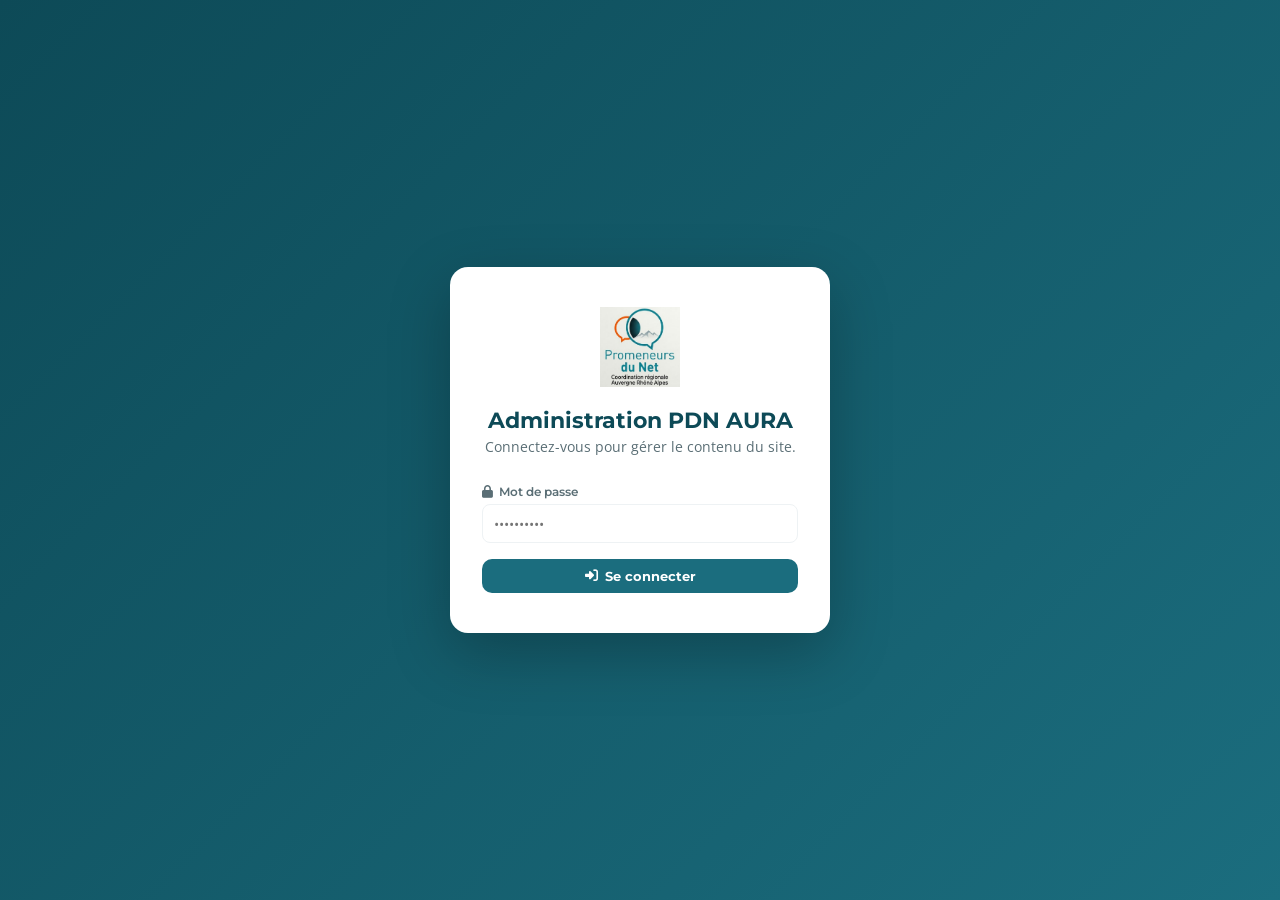
==== commit adf88848: "Refonte visuelle majeure : photos, personnages, partenaires, espacement - index.html : mosaïque de p" ====
--- a/admin.html
+++ b/admin.html
@@ -4,139 +4,88 @@
   <meta charset="UTF-8">
   <meta name="viewport" content="width=device-width, initial-scale=1.0">
   <title>Administration – PDN AURA 2026</title>
+  <link rel="icon" type="image/png" href="assets/logo.png">
   <link rel="preconnect" href="https://fonts.googleapis.com">
   <link href="https://fonts.googleapis.com/css2?family=Montserrat:wght@400;600;700&family=Open+Sans:wght@400;600&display=swap" rel="stylesheet">
   <link rel="stylesheet" href="https://cdnjs.cloudflare.com/ajax/libs/font-awesome/6.5.0/css/all.min.css">
   <style>
     :root {
-      --teal:#1B6D7E; --teal-dark:#0D4A57; --teal-light:#E8F4F7;
-      --orange:#E8621A; --orange-light:#FFF3EC;
-      --white:#fff; --gray-50:#F8FAFB; --gray-100:#EEF2F4; --gray-600:#5A6E75;
-      --text:#1A2E35; --red:#DC2626; --green:#16A34A;
-      --font-h:'Montserrat',sans-serif; --font-b:'Open Sans',sans-serif;
-      --radius:10px; --shadow:0 2px 12px rgba(27,109,126,0.12);
+      --teal:#1B6D7E;--teal-dark:#0D4A57;--teal-light:#E8F4F7;
+      --orange:#E8621A;--orange-light:#FFF3EC;
+      --white:#fff;--gray-50:#F8FAFB;--gray-100:#EEF2F4;--gray-600:#5A6E75;
+      --text:#1A2E35;--red:#DC2626;--green:#16A34A;
+      --font-h:'Montserrat',sans-serif;--font-b:'Open Sans',sans-serif;
+      --radius:10px;--shadow:0 2px 12px rgba(27,109,126,0.12);
     }
     *,*::before,*::after{box-sizing:border-box;margin:0;padding:0;}
     body{font-family:var(--font-b);color:var(--text);background:var(--gray-50);min-height:100vh;}
     h1,h2,h3{font-family:var(--font-h);}
-    p{margin-bottom:.75rem;} p:last-child{margin-bottom:0;}
-    a{color:inherit;text-decoration:none;}
-
-    /* ── LOGIN ── */
-    .login-page{
-      min-height:100vh;display:flex;align-items:center;justify-content:center;
-      background:linear-gradient(135deg,var(--teal-dark),var(--teal));
-    }
-    .login-box{
-      background:var(--white);border-radius:18px;padding:2.5rem 2rem;
-      width:100%;max-width:380px;box-shadow:0 20px 60px rgba(0,0,0,0.25);
-      text-align:center;
-    }
+    p{margin-bottom:.75rem;}p:last-child{margin-bottom:0;}a{color:inherit;text-decoration:none;}
+
+    /* LOGIN */
+    .login-page{min-height:100vh;display:flex;align-items:center;justify-content:center;background:linear-gradient(135deg,var(--teal-dark),var(--teal));}
+    .login-box{background:var(--white);border-radius:18px;padding:2.5rem 2rem;width:100%;max-width:380px;box-shadow:0 20px 60px rgba(0,0,0,.25);text-align:center;}
     .login-box img{height:80px;width:auto;margin:0 auto 1.25rem;display:block;}
     .login-box h1{font-size:1.35rem;color:var(--teal-dark);margin-bottom:.25rem;}
-    .login-box .sub{color:var(--gray-600);font-size:.85rem;margin-bottom:1.75rem;}
+    .login-sub{color:var(--gray-600);font-size:.85rem;margin-bottom:1.75rem;}
     .login-err{background:#FEF2F2;color:var(--red);border-radius:8px;padding:.7rem 1rem;font-size:.85rem;margin-top:.75rem;display:none;}
 
-    /* ── FORMS ── */
+    /* FORMS */
     .form-group{margin-bottom:1rem;text-align:left;}
     label{font-size:.78rem;font-weight:600;color:var(--gray-600);font-family:var(--font-h);display:block;margin-bottom:.3rem;}
     input[type=text],input[type=url],input[type=password],textarea,select{
       width:100%;padding:9px 11px;border:1.5px solid var(--gray-100);
       border-radius:8px;font-family:var(--font-b);font-size:.88rem;color:var(--text);
-      transition:border-color .18s;background:var(--white);
-    }
-    input:focus,textarea:focus,select:focus{outline:none;border-color:var(--teal);}
+      transition:border-color .18s;background:var(--white);}
+    input:focus,textarea:focus{outline:none;border-color:var(--teal);}
     textarea{resize:vertical;min-height:72px;}
 
-    /* ── BUTTONS ── */
-    .btn{
-      display:inline-flex;align-items:center;gap:7px;
-      font-family:var(--font-h);font-size:.82rem;font-weight:700;
-      padding:9px 18px;border-radius:var(--radius);
-      transition:all .18s;cursor:pointer;border:none;white-space:nowrap;
-    }
-    .btn--teal{background:var(--teal);color:var(--white);}
-    .btn--teal:hover{background:var(--teal-dark);}
-    .btn--orange{background:var(--orange);color:var(--white);}
-    .btn--orange:hover{background:#c44e0e;}
-    .btn--outline{background:transparent;color:var(--teal);border:2px solid var(--teal);}
-    .btn--outline:hover{background:var(--teal);color:var(--white);}
+    /* BUTTONS */
+    .btn{display:inline-flex;align-items:center;gap:7px;font-family:var(--font-h);font-size:.82rem;font-weight:700;padding:9px 18px;border-radius:var(--radius);transition:all .18s;cursor:pointer;border:none;white-space:nowrap;}
+    .btn--teal{background:var(--teal);color:var(--white);}.btn--teal:hover{background:var(--teal-dark);}
+    .btn--orange{background:var(--orange);color:var(--white);}.btn--orange:hover{background:#c44e0e;}
+    .btn--outline{background:transparent;color:var(--teal);border:2px solid var(--teal);}.btn--outline:hover{background:var(--teal);color:var(--white);}
     .btn--sm{padding:6px 12px;font-size:.76rem;}
-    .btn--red{background:transparent;color:var(--red);border:1.5px solid rgba(220,38,38,.4);}
-    .btn--red:hover{background:var(--red);color:var(--white);}
-    .btn--amber{background:transparent;color:#D97706;border:1.5px solid rgba(217,119,6,.4);}
-    .btn--amber:hover{background:#D97706;color:var(--white);}
+    .btn--red{background:transparent;color:var(--red);border:1.5px solid rgba(220,38,38,.4);}.btn--red:hover{background:var(--red);color:var(--white);}
+    .btn--amber{background:transparent;color:#D97706;border:1.5px solid rgba(217,119,6,.4);}.btn--amber:hover{background:#D97706;color:var(--white);}
     .btn--full{width:100%;justify-content:center;}
 
-    /* ── LAYOUT ── */
+    /* LAYOUT */
     .admin-wrap{display:grid;grid-template-columns:230px 1fr;min-height:100vh;}
 
-    /* ── SIDEBAR ── */
-    .sidebar{
-      background:var(--teal-dark);color:var(--white);
-      padding:1.5rem 0;position:sticky;top:0;height:100vh;
-      display:flex;flex-direction:column;overflow:hidden;
-    }
-    .sidebar__brand{
-      display:flex;align-items:center;gap:10px;padding:0 1.25rem 1.25rem;
-      border-bottom:1px solid rgba(255,255,255,.1);
-    }
+    /* SIDEBAR */
+    .sidebar{background:var(--teal-dark);color:var(--white);padding:1.5rem 0;position:sticky;top:0;height:100vh;display:flex;flex-direction:column;}
+    .sidebar__brand{display:flex;align-items:center;gap:10px;padding:0 1.25rem 1.25rem;border-bottom:1px solid rgba(255,255,255,.1);}
     .sidebar__brand img{height:46px;width:auto;}
     .sidebar__brand-text{font-family:var(--font-h);font-size:.82rem;font-weight:700;line-height:1.3;}
     .sidebar__brand-sub{font-size:.62rem;opacity:.5;display:block;}
     .sidebar__nav{padding:1rem 0;flex:1;}
-    .sidebar__nav a{
-      display:flex;align-items:center;gap:10px;padding:.65rem 1.25rem;
-      color:rgba(255,255,255,.72);font-family:var(--font-h);font-size:.82rem;font-weight:600;
-      transition:all .18s;border-left:3px solid transparent;cursor:pointer;
-    }
+    .sidebar__nav a{display:flex;align-items:center;gap:10px;padding:.65rem 1.25rem;color:rgba(255,255,255,.72);font-family:var(--font-h);font-size:.82rem;font-weight:600;transition:all .18s;border-left:3px solid transparent;cursor:pointer;}
     .sidebar__nav a:hover,.sidebar__nav a.active{color:var(--white);background:rgba(255,255,255,.07);border-left-color:var(--orange);}
     .sidebar__nav a i{width:16px;text-align:center;}
     .sidebar__footer{padding:1rem 1.25rem;border-top:1px solid rgba(255,255,255,.1);}
     .sidebar__footer a{display:flex;align-items:center;gap:8px;color:rgba(255,255,255,.55);font-size:.8rem;transition:color .18s;}
     .sidebar__footer a:hover{color:var(--white);}
 
-    /* ── MAIN ── */
+    /* MAIN */
     .main{padding:2rem;overflow-y:auto;}
     .main__header{margin-bottom:1.75rem;}
     .main__header h2{color:var(--teal-dark);font-size:1.4rem;}
     .main__header p{color:var(--gray-600);font-size:.88rem;margin-top:.25rem;margin-bottom:0;}
 
-    /* ── SAVE INDICATOR ── */
-    .save-bar{
-      background:var(--white);border-radius:var(--radius);padding:.9rem 1.25rem;
-      box-shadow:var(--shadow);margin-bottom:1.75rem;
-      display:flex;align-items:center;gap:.75rem;
-    }
-    .save-indicator{
-      display:inline-flex;align-items:center;gap:6px;
-      font-family:var(--font-h);font-size:.78rem;font-weight:700;
-      padding:4px 12px;border-radius:100px;
-    }
-    .save-indicator--idle{background:var(--gray-100);color:var(--gray-600);}
-    .save-indicator--saving{background:#FEF9C3;color:#A16207;}
-    .save-indicator--ok{background:#DCFCE7;color:var(--green);}
-    .save-indicator--err{background:#FEF2F2;color:var(--red);}
+    /* SAVE BAR */
+    .save-bar{background:var(--white);border-radius:var(--radius);padding:.9rem 1.25rem;box-shadow:var(--shadow);margin-bottom:1.75rem;display:flex;align-items:center;gap:.75rem;}
+    .save-indicator{display:inline-flex;align-items:center;gap:6px;font-family:var(--font-h);font-size:.78rem;font-weight:700;padding:4px 12px;border-radius:100px;}
+    .si--idle{background:var(--gray-100);color:var(--gray-600);}
+    .si--saving{background:#FEF9C3;color:#A16207;}
+    .si--ok{background:#DCFCE7;color:var(--green);}
+    .si--err{background:#FEF2F2;color:var(--red);}
     .save-bar p{font-size:.8rem;color:var(--gray-600);margin:0;flex:1;}
 
-    /* ── TOKEN MODAL ── */
-    .modal-overlay{
-      position:fixed;inset:0;background:rgba(0,0,0,.55);z-index:9000;
-      display:flex;align-items:center;justify-content:center;
-    }
-    .modal-box{
-      background:var(--white);border-radius:16px;padding:2rem;
-      max-width:480px;width:100%;margin:1rem;box-shadow:0 20px 60px rgba(0,0,0,.3);
-    }
-    .modal-box h3{color:var(--teal-dark);margin-bottom:.75rem;font-size:1.1rem;}
-    .modal-box p{font-size:.85rem;color:var(--gray-600);}
-    .modal-box ul{font-size:.82rem;color:var(--gray-600);margin:.75rem 0 .75rem 1.25rem;}
-    .modal-box ul li{margin-bottom:.35rem;}
-
-    /* ── PANEL ── */
-    .panel{display:none;} .panel.active{display:block;}
-
-    /* ── ADD FORM ── */
+    /* PANEL */
+    .panel{display:none;}.panel.active{display:block;}
+
+    /* ADD FORM */
     .add-form{background:var(--white);border-radius:var(--radius);padding:1.5rem;box-shadow:var(--shadow);margin-bottom:1.75rem;}
     .add-form h3{font-size:.95rem;color:var(--teal-dark);margin-bottom:1.1rem;display:flex;align-items:center;gap:8px;}
     .add-form h3 i{color:var(--teal);}
@@ -144,18 +93,14 @@
     .form-tabs{display:flex;gap:0;border-bottom:2px solid var(--gray-100);margin-bottom:1.25rem;}
     .form-tab{padding:.5rem 1rem;font-family:var(--font-h);font-size:.78rem;font-weight:700;cursor:pointer;border:none;background:none;color:var(--gray-600);border-bottom:2px solid transparent;margin-bottom:-2px;transition:all .18s;}
     .form-tab.active{color:var(--teal);border-bottom-color:var(--teal);}
-    .tab-panel{display:none;} .tab-panel.active{display:block;}
-
-    /* ── DROP ZONE ── */
-    .drop-zone{
-      border:2px dashed var(--gray-100);border-radius:var(--radius);
-      padding:2rem;text-align:center;cursor:pointer;
-      transition:all .18s;background:var(--gray-50);
-    }
+    .tab-panel{display:none;}.tab-panel.active{display:block;}
+
+    /* DROP ZONE */
+    .drop-zone{border:2px dashed var(--gray-100);border-radius:var(--radius);padding:2rem;text-align:center;cursor:pointer;transition:all .18s;background:var(--gray-50);}
     .drop-zone:hover,.drop-zone.dragover{border-color:var(--teal);background:var(--teal-light);}
     .drop-zone i{font-size:2rem;color:var(--teal-light);display:block;margin-bottom:.75rem;}
     .drop-zone p{font-size:.85rem;color:var(--gray-600);margin:0;}
-    .drop-zone .browse-link{color:var(--teal);font-weight:700;cursor:pointer;}
+    .drop-zone small{color:var(--gray-600);}
     .file-preview{display:flex;align-items:center;gap:1rem;margin-top:1rem;padding:1rem;background:var(--teal-light);border-radius:8px;}
     .file-preview img{width:80px;height:60px;object-fit:cover;border-radius:6px;}
     .file-preview .info{flex:1;}
@@ -164,7 +109,7 @@
     .upload-progress{margin-top:1rem;height:6px;background:var(--gray-100);border-radius:3px;overflow:hidden;display:none;}
     .upload-progress__bar{height:100%;background:var(--teal);border-radius:3px;transition:width .3s;width:0;}
 
-    /* ── ITEMS LIST ── */
+    /* ITEMS */
     .items-list{display:flex;flex-direction:column;gap:.75rem;}
     .item-card{background:var(--white);border-radius:var(--radius);padding:1rem 1.25rem;box-shadow:var(--shadow);display:flex;align-items:center;gap:1rem;}
     .item-card__thumb{width:80px;height:60px;border-radius:8px;flex-shrink:0;background:var(--teal-light);overflow:hidden;position:relative;}
@@ -178,40 +123,34 @@
     .items-empty{text-align:center;padding:2.5rem;color:var(--gray-600);background:var(--white);border-radius:var(--radius);box-shadow:var(--shadow);}
     .items-empty i{font-size:2rem;color:var(--teal-light);display:block;margin-bottom:.5rem;}
 
-    /* ── REPLACE MODAL ── */
-    .replace-modal{position:fixed;inset:0;background:rgba(0,0,0,.55);z-index:9100;display:none;align-items:center;justify-content:center;}
-    .replace-modal.open{display:flex;}
-    .replace-box{background:var(--white);border-radius:16px;padding:1.75rem;max-width:480px;width:100%;margin:1rem;box-shadow:0 20px 60px rgba(0,0,0,.3);}
-    .replace-box h3{color:var(--teal-dark);margin-bottom:1.25rem;}
-
-    /* ── TOAST ── */
-    .toast{
-      position:fixed;bottom:2rem;right:2rem;z-index:9999;
-      background:var(--teal-dark);color:var(--white);
-      padding:.9rem 1.4rem;border-radius:var(--radius);
-      font-family:var(--font-h);font-size:.85rem;font-weight:600;
-      box-shadow:0 8px 30px rgba(0,0,0,.3);
-      display:none;align-items:center;gap:10px;max-width:360px;
-    }
-    .toast.show{display:flex;}
-    .toast--err{background:var(--red);}
-    .toast--ok{background:var(--green);}
-
-    @media(max-width:768px){
-      .admin-wrap{grid-template-columns:1fr;}
-      .sidebar{position:relative;height:auto;}
-      .form-row{grid-template-columns:1fr;}
-    }
+    /* REPLACE MODAL */
+    .modal-overlay{position:fixed;inset:0;background:rgba(0,0,0,.55);z-index:9100;display:none;align-items:center;justify-content:center;}
+    .modal-overlay.open{display:flex;}
+    .modal-box{background:var(--white);border-radius:16px;padding:1.75rem;max-width:480px;width:100%;margin:1rem;box-shadow:0 20px 60px rgba(0,0,0,.3);}
+    .modal-box h3{color:var(--teal-dark);margin-bottom:1.25rem;}
+
+    /* INFO BOX */
+    .info-box{border-radius:var(--radius);padding:1rem 1.25rem;margin-bottom:1.5rem;font-size:.84rem;line-height:1.6;}
+    .info-box--green{background:#DCFCE7;border-left:4px solid var(--green);color:#166534;}
+    .info-box--orange{background:var(--orange-light);border-left:4px solid var(--orange);color:#7C2D12;}
+    .info-box h4{margin-bottom:.35rem;font-family:var(--font-h);}
+    .info-box code{font-size:.82rem;background:rgba(0,0,0,.08);padding:1px 5px;border-radius:3px;}
+
+    /* TOAST */
+    .toast{position:fixed;bottom:2rem;right:2rem;z-index:9999;background:var(--teal-dark);color:var(--white);padding:.9rem 1.4rem;border-radius:var(--radius);font-family:var(--font-h);font-size:.85rem;font-weight:600;box-shadow:0 8px 30px rgba(0,0,0,.3);display:none;align-items:center;gap:10px;max-width:360px;}
+    .toast.show{display:flex;}.toast--err{background:var(--red);}.toast--ok{background:var(--green);}
+
+    @media(max-width:768px){.admin-wrap{grid-template-columns:1fr;}.sidebar{position:relative;height:auto;}.form-row{grid-template-columns:1fr;}}
   </style>
 </head>
 <body>
 
-<!-- ══ LOGIN ══ -->
+<!-- LOGIN -->
 <div id="loginPage" class="login-page">
   <div class="login-box">
     <img src="assets/logo.png" alt="PDN AURA" onerror="this.style.display='none'">
     <h1>Administration PDN AURA</h1>
-    <p class="sub">Connectez-vous pour gérer le contenu du site.</p>
+    <p class="login-sub">Connectez-vous pour gérer le contenu du site.</p>
     <div class="form-group">
       <label><i class="fas fa-lock"></i>&nbsp; Mot de passe</label>
       <input type="password" id="loginPwd" placeholder="••••••••••" onkeydown="if(event.key==='Enter')doLogin()">
@@ -221,31 +160,9 @@
   </div>
 </div>
 
-<!-- ══ TOKEN MODAL (affiché si aucun token) ══ -->
-<div class="modal-overlay" id="tokenModal" style="display:none;">
+<!-- REPLACE MODAL -->
+<div class="modal-overlay" id="replaceModal">
   <div class="modal-box">
-    <h3><i class="fab fa-github" style="margin-right:8px;"></i>Configuration GitHub (une seule fois)</h3>
-    <p>Pour que l'administration puisse enregistrer les modifications en ligne, vous devez renseigner un Token GitHub une seule fois. Il sera mémorisé dans votre navigateur.</p>
-    <ul>
-      <li>Allez sur <strong>github.com → Settings → Developer Settings</strong></li>
-      <li>Choisissez <strong>Personal Access Tokens → Tokens (classic)</strong></li>
-      <li>Créez un token avec la permission <strong>repo</strong></li>
-      <li>Copiez-collez le token ci-dessous</li>
-    </ul>
-    <div class="form-group" style="margin-top:1rem;">
-      <label>Token GitHub *</label>
-      <input type="password" id="tokenModalInput" placeholder="ghp_xxxxxxxxxxxxxxxxxxxx">
-    </div>
-    <div style="display:flex;gap:.75rem;margin-top:1rem;">
-      <button class="btn btn--teal" style="flex:1;" onclick="saveTokenFromModal()"><i class="fas fa-save"></i> Enregistrer</button>
-      <button class="btn btn--outline" onclick="document.getElementById('tokenModal').style.display='none'">Annuler</button>
-    </div>
-  </div>
-</div>
-
-<!-- ══ REPLACE MODAL ══ -->
-<div class="replace-modal" id="replaceModal">
-  <div class="replace-box">
     <h3><i class="fas fa-arrows-rotate" style="color:var(--orange);margin-right:8px;"></i>Remplacer la photo</h3>
     <input type="hidden" id="replaceIndex">
     <div class="form-tabs">
@@ -253,23 +170,23 @@
       <button class="form-tab" onclick="switchReplaceTab('url')">Entrer une URL</button>
     </div>
     <div id="replace-tab-file" class="tab-panel active">
-      <div class="drop-zone" id="replaceDropZone" onclick="document.getElementById('replaceFileInput').click()">
+      <div class="drop-zone" onclick="document.getElementById('replaceFileInput').click()">
         <i class="fas fa-cloud-upload-alt"></i>
-        <p>Cliquez ou déposez une image ici</p>
+        <p>Cliquez pour choisir une image</p>
         <input type="file" id="replaceFileInput" accept="image/*" style="display:none" onchange="handleReplaceFile(this)">
       </div>
       <div id="replaceFilePreview"></div>
       <div class="upload-progress" id="replaceProgress"><div class="upload-progress__bar" id="replaceProgressBar"></div></div>
     </div>
     <div id="replace-tab-url" class="tab-panel">
-      <div class="form-group" style="margin-top:.5rem;">
+      <div class="form-group" style="margin-top:.75rem;">
         <label>Nouvelle URL de l'image</label>
         <input type="url" id="replaceUrlInput" placeholder="https://...">
       </div>
     </div>
-    <div class="form-group">
+    <div class="form-group" style="margin-top:1rem;">
       <label>Nouvelle légende (optionnel)</label>
-      <input type="text" id="replaceCaptionInput" placeholder="Description de la photo...">
+      <input type="text" id="replaceCaptionInput" placeholder="Description...">
     </div>
     <div style="display:flex;gap:.75rem;margin-top:1.25rem;">
       <button class="btn btn--orange" style="flex:1;" onclick="confirmReplace()"><i class="fas fa-check"></i> Remplacer</button>
@@ -278,10 +195,33 @@
   </div>
 </div>
 
-<!-- ══ ADMIN PANEL ══ -->
+<!-- EDIT PHOTO MODAL -->
+<div class="modal-overlay" id="editPhotoModal">
+  <div class="modal-box">
+    <h3><i class="fas fa-pencil" style="color:var(--teal);margin-right:8px;"></i>Modifier les informations</h3>
+    <input type="hidden" id="editPhotoIndex">
+    <div class="form-group">
+      <label>Titre de la photo</label>
+      <input type="text" id="editPhotoTitle" placeholder="Titre affiché dans la galerie...">
+    </div>
+    <div class="form-group">
+      <label>Description</label>
+      <textarea id="editPhotoDescription" placeholder="Description détaillée (visible en survol)..." rows="3"></textarea>
+    </div>
+    <div class="form-group">
+      <label>Légende courte (overlay)</label>
+      <input type="text" id="editPhotoCaption" placeholder="Texte bref affiché en bas de photo...">
+    </div>
+    <div style="display:flex;gap:.75rem;margin-top:1.25rem;">
+      <button class="btn btn--teal" style="flex:1;" onclick="confirmEditPhoto()"><i class="fas fa-check"></i> Enregistrer</button>
+      <button class="btn btn--outline" onclick="document.getElementById('editPhotoModal').classList.remove('open')">Annuler</button>
+    </div>
+  </div>
+</div>
+
+<!-- ADMIN PANEL -->
 <div id="adminPanel" class="admin-wrap" style="display:none;">
 
-  <!-- SIDEBAR -->
   <aside class="sidebar">
     <div class="sidebar__brand">
       <img src="assets/logo.png" alt="PDN" onerror="this.style.display='none'">
@@ -294,6 +234,7 @@
       <a onclick="showPanel('photos')" id="tab-photos" class="active"><i class="fas fa-camera"></i> Photos</a>
       <a onclick="showPanel('videos')" id="tab-videos"><i class="fas fa-video"></i> Vidéos</a>
       <a onclick="showPanel('resources')" id="tab-resources"><i class="fas fa-link"></i> Ressources</a>
+      <a onclick="showPanel('partners')" id="tab-partners"><i class="fas fa-handshake"></i> Partenaires</a>
       <a onclick="showPanel('settings')" id="tab-settings"><i class="fas fa-gear"></i> Paramètres</a>
     </nav>
     <div class="sidebar__footer">
@@ -301,30 +242,26 @@
     </div>
   </aside>
 
-  <!-- MAIN -->
   <main class="main">
 
     <!-- SAVE BAR -->
     <div class="save-bar">
-      <p><i class="fas fa-bolt" style="color:var(--teal);margin-right:5px;"></i>Les modifications sont <strong>enregistrées automatiquement</strong> dès qu'elles sont effectuées.</p>
-      <span class="save-indicator save-indicator--idle" id="saveIndicator"><i class="fas fa-cloud"></i> Prêt</span>
-    </div>
-
-    <!-- ── PHOTOS PANEL ── -->
+      <p><i class="fas fa-bolt" style="color:var(--teal);margin-right:5px;"></i>Modifications <strong>publiées automatiquement</strong> dès qu'elles sont effectuées.</p>
+      <span class="save-indicator si--idle" id="saveIndicator"><i class="fas fa-cloud"></i> Prêt</span>
+    </div>
+
+    <!-- PHOTOS PANEL -->
     <div id="panel-photos" class="panel active">
       <div class="main__header">
         <h2><i class="fas fa-camera" style="color:var(--teal);margin-right:.5rem;"></i>Galerie photos</h2>
         <p>Importez des photos depuis votre ordinateur ou ajoutez des liens d'images.</p>
       </div>
-
       <div class="add-form">
         <h3><i class="fas fa-plus-circle"></i> Ajouter une photo</h3>
         <div class="form-tabs">
           <button class="form-tab active" id="tab-add-file" onclick="switchAddTab('file')">Importer un fichier</button>
           <button class="form-tab" id="tab-add-url" onclick="switchAddTab('url')">Entrer une URL</button>
         </div>
-
-        <!-- FILE UPLOAD TAB -->
         <div id="add-tab-file" class="tab-panel active">
           <div class="drop-zone" id="photoDropZone"
                ondragover="event.preventDefault();this.classList.add('dragover')"
@@ -332,20 +269,18 @@
                ondrop="handleDrop(event)"
                onclick="document.getElementById('photoFileInput').click()">
             <i class="fas fa-cloud-upload-alt"></i>
-            <p>Cliquez ici ou <span class="browse-link">parcourez vos fichiers</span><br>
-            <small style="color:var(--gray-600);">JPG, PNG, WEBP – Taille max 15 Mo – Recadrage auto 1920px</small></p>
+            <p>Cliquez ou glissez-déposez vos photos ici<br>
+            <small>JPG, PNG, WEBP – Redimensionnement automatique 1920px</small></p>
             <input type="file" id="photoFileInput" accept="image/*" multiple style="display:none" onchange="handleFileSelect(this)">
           </div>
           <div id="photoFilePreview"></div>
           <div class="upload-progress" id="uploadProgress"><div class="upload-progress__bar" id="uploadProgressBar"></div></div>
           <div class="form-group" style="margin-top:1rem;">
             <label>Légende (optionnel)</label>
-            <input type="text" id="photoCaptionFile" placeholder="Description des photos sélectionnées...">
+            <input type="text" id="photoCaptionFile" placeholder="Description des photos...">
           </div>
           <button class="btn btn--teal" id="uploadBtn" onclick="uploadSelectedFiles()" style="display:none;"><i class="fas fa-upload"></i> Importer</button>
         </div>
-
-        <!-- URL TAB -->
         <div id="add-tab-url" class="tab-panel">
           <div class="form-group">
             <label>URL de l'image *</label>
@@ -353,26 +288,25 @@
           </div>
           <div class="form-group">
             <label>Légende (optionnel)</label>
-            <input type="text" id="photoCaption" placeholder="Description de la photo...">
+            <input type="text" id="photoCaption" placeholder="Description...">
           </div>
           <button class="btn btn--teal" onclick="addPhotoUrl()"><i class="fas fa-plus"></i> Ajouter</button>
         </div>
       </div>
-
       <div id="photoList" class="items-list"></div>
     </div>
 
-    <!-- ── VIDEOS PANEL ── -->
+    <!-- VIDEOS PANEL -->
     <div id="panel-videos" class="panel">
       <div class="main__header">
         <h2><i class="fas fa-video" style="color:var(--teal);margin-right:.5rem;"></i>Vidéos YouTube</h2>
-        <p>Ajoutez des vidéos YouTube en collant l'URL ou l'identifiant.</p>
+        <p>Ajoutez des vidéos YouTube en collant l'URL.</p>
       </div>
       <div class="add-form">
         <h3><i class="fas fa-plus-circle"></i> Ajouter une vidéo</h3>
         <div class="form-group">
           <label>URL ou identifiant YouTube *</label>
-          <input type="text" id="videoUrl" placeholder="https://youtu.be/XXXXXXXXXXX ou XXXXXXXXXXX">
+          <input type="text" id="videoUrl" placeholder="https://youtu.be/XXXXXXXXXXX">
         </div>
         <div class="form-row">
           <div class="form-group">
@@ -389,7 +323,7 @@
       <div id="videoList" class="items-list"></div>
     </div>
 
-    <!-- ── RESOURCES PANEL ── -->
+    <!-- RESOURCES PANEL -->
     <div id="panel-resources" class="panel">
       <div class="main__header">
         <h2><i class="fas fa-link" style="color:var(--teal);margin-right:.5rem;"></i>Ressources &amp; liens</h2>
@@ -422,38 +356,68 @@
       <div id="resourceList" class="items-list"></div>
     </div>
 
-    <!-- ── SETTINGS PANEL ── -->
+    <!-- PARTNERS PANEL -->
+    <div id="panel-partners" class="panel">
+      <div class="main__header">
+        <h2><i class="fas fa-handshake" style="color:var(--teal);margin-right:.5rem;"></i>Logos partenaires</h2>
+        <p>Les partenaires s'affichent en bas de chaque page du site. Ajoutez un logo ou une URL d'image.</p>
+      </div>
+      <div class="add-form">
+        <h3><i class="fas fa-plus-circle"></i> Ajouter un partenaire</h3>
+        <div class="form-row">
+          <div class="form-group">
+            <label>Nom court * (ex&nbsp;: CNAF)</label>
+            <input type="text" id="partnerName" placeholder="CNAF">
+          </div>
+          <div class="form-group">
+            <label>Nom complet</label>
+            <input type="text" id="partnerFullName" placeholder="Caisse Nationale des Allocations Familiales">
+          </div>
+        </div>
+        <div class="form-row">
+          <div class="form-group">
+            <label>URL du site</label>
+            <input type="url" id="partnerUrl" placeholder="https://www.cnaf.fr">
+          </div>
+          <div class="form-group">
+            <label>URL du logo (optionnel)</label>
+            <input type="url" id="partnerLogoUrl" placeholder="https://...logo.png">
+          </div>
+        </div>
+        <div class="form-group">
+          <label>Ou importer un fichier logo</label>
+          <div class="drop-zone" onclick="document.getElementById('partnerLogoFile').click()" style="padding:1.25rem;">
+            <i class="fas fa-image"></i>
+            <p>Cliquez pour choisir un fichier logo (PNG recommandé)</p>
+            <input type="file" id="partnerLogoFile" accept="image/*" style="display:none" onchange="handlePartnerLogoFile(this)">
+          </div>
+          <div id="partnerLogoPreview"></div>
+        </div>
+        <button class="btn btn--teal" onclick="addPartner()"><i class="fas fa-plus"></i> Ajouter le partenaire</button>
+      </div>
+      <div id="partnerList" class="items-list"></div>
+    </div>
+
+    <!-- SETTINGS PANEL -->
     <div id="panel-settings" class="panel">
       <div class="main__header">
         <h2><i class="fas fa-gear" style="color:var(--teal);margin-right:.5rem;"></i>Paramètres</h2>
-        <p>Gestion du token GitHub, du logo et du mot de passe.</p>
-      </div>
-
-      <!-- Token -->
-      <div class="add-form">
-        <h3><i class="fab fa-github"></i> Token GitHub</h3>
-        <p style="font-size:.84rem;color:var(--gray-600);margin-bottom:1rem;">
-          Le token est mémorisé <strong>définitivement</strong> dans votre navigateur sur cet appareil. Vous n'aurez à le saisir qu'une seule fois par appareil utilisé.<br>
-          Scope nécessaire : <code>repo</code>.
-        </p>
-        <div id="tokenCurrentStatus" style="margin-bottom:1rem;"></div>
-        <div class="form-group">
-          <label>Nouveau token GitHub</label>
-          <input type="password" id="ghTokenInput" placeholder="ghp_xxxxxxxxxxxxxxxxxxxx">
-        </div>
-        <div style="display:flex;gap:.75rem;">
-          <button class="btn btn--teal" onclick="saveToken()"><i class="fas fa-save"></i> Enregistrer</button>
-          <button class="btn btn--red btn--sm" onclick="clearToken()"><i class="fas fa-trash"></i> Supprimer</button>
-        </div>
+        <p>Logo du site et mot de passe d'accès.</p>
+      </div>
+
+      <!-- Sécurité info -->
+      <div class="info-box info-box--green">
+        <h4><i class="fas fa-shield-halved"></i> Authentification sécurisée</h4>
+        Le token GitHub est configuré côté serveur (Netlify) et n'est <strong>jamais visible</strong> dans le navigateur.
+        Les coordinateurs n'ont besoin que du <strong>mot de passe</strong> pour accéder à l'administration.
+        Le mot de passe se modifie dans les variables d'environnement Netlify (<code>ADMIN_PASSWORD</code>).
       </div>
 
       <!-- Logo -->
       <div class="add-form">
         <h3><i class="fas fa-image"></i> Logo du site</h3>
-        <p style="font-size:.84rem;color:var(--gray-600);margin-bottom:1rem;">
-          Importez un nouveau logo (PNG recommandé, fond transparent si possible). Il sera utilisé dans la navigation et comme icône de l'onglet du navigateur.
-        </p>
-        <div class="drop-zone" id="logoDropZone" onclick="document.getElementById('logoFileInput').click()">
+        <p style="font-size:.84rem;color:var(--gray-600);margin-bottom:1rem;">Importez un nouveau logo (PNG recommandé). Il sera utilisé dans la navigation, le footer et l'onglet du navigateur.</p>
+        <div class="drop-zone" onclick="document.getElementById('logoFileInput').click()">
           <i class="fas fa-image"></i>
           <p>Cliquez pour choisir un fichier logo</p>
           <input type="file" id="logoFileInput" accept="image/*" style="display:none" onchange="handleLogoSelect(this)">
@@ -463,20 +427,11 @@
         <button class="btn btn--orange" id="logoUploadBtn" style="display:none;margin-top:1rem;" onclick="uploadLogo()"><i class="fas fa-upload"></i> Mettre à jour le logo</button>
       </div>
 
-      <!-- Password -->
+      <!-- Déconnexion -->
       <div class="add-form">
-        <h3><i class="fas fa-key"></i> Mot de passe admin</h3>
-        <div class="form-row">
-          <div class="form-group">
-            <label>Nouveau mot de passe</label>
-            <input type="password" id="newPwd1" placeholder="••••••••">
-          </div>
-          <div class="form-group">
-            <label>Confirmer</label>
-            <input type="password" id="newPwd2" placeholder="••••••••">
-          </div>
-        </div>
-        <button class="btn btn--teal" onclick="changePwd()"><i class="fas fa-save"></i> Changer</button>
+        <h3><i class="fas fa-right-from-bracket"></i> Session</h3>
+        <p style="font-size:.84rem;color:var(--gray-600);">Déconnectez-vous de l'interface d'administration sur cet appareil.</p>
+        <button class="btn btn--outline" onclick="logout()"><i class="fas fa-right-from-bracket"></i> Se déconnecter</button>
       </div>
     </div>
 
@@ -486,101 +441,136 @@
 <div class="toast" id="toast"></div>
 
 <script>
-/* ══════════════════════════════════════════════
+/* ══════════════════════════════════════════
    CONFIG
-══════════════════════════════════════════════ */
-const GH_OWNER  = 'stephaneleprince-dotcom';
-const GH_REPO   = 'pdn-aura-2026';
-const GH_FILE   = 'data/content.json';
-const GH_BRANCH = 'main';
-const GH_PAGES_BASE = `https://${GH_OWNER}.github.io/${GH_REPO}`;
-
-/* ══════════════════════════════════════════════
-   STATE
-══════════════════════════════════════════════ */
-let data = { gallery: [], videos: [], resources: [] };
-let selectedFiles = []; // for batch photo upload
+══════════════════════════════════════════ */
+const GH_PAGES_BASE = 'https://stephaneleprince-dotcom.github.io/pdn-aura-2026';
+// Le proxy Netlify fait le lien avec GitHub. URL relative = fonctionne sur Netlify.
+const PROXY_URL = '/.netlify/functions/proxy';
+
+/* ══════════════════════════════════════════
+   AUTH – mot de passe stocké en sessionStorage
+══════════════════════════════════════════ */
+function getStoredPwd() { return sessionStorage.getItem('adminPwd') || ''; }
+function storePwd(p)    { sessionStorage.setItem('adminPwd', p); }
+
+function doLogin() {
+  const pwd = document.getElementById('loginPwd').value;
+  if (!pwd) return;
+  // Stocke le mot de passe et affiche l'admin ;
+  // la vraie validation se fait côté serveur au premier appel proxy.
+  storePwd(pwd);
+  document.getElementById('loginPage').style.display = 'none';
+  document.getElementById('adminPanel').style.display = 'grid';
+  init();
+}
+
+function logout() {
+  sessionStorage.removeItem('adminPwd');
+  location.reload();
+}
+
+/* ══════════════════════════════════════════
+   PROXY (remplace les appels GitHub directs)
+══════════════════════════════════════════ */
+async function proxyRequest(action, path, payload) {
+  const r = await fetch(PROXY_URL, {
+    method: 'POST',
+    headers: { 'Content-Type': 'application/json' },
+    body: JSON.stringify({ password: getStoredPwd(), action, path, payload })
+  });
+  const data = await r.json();
+  if (r.status === 401) {
+    showToast('Session expirée. Reconnectez-vous.', 'err');
+    setTimeout(logout, 2000);
+    throw new Error('Unauthorized');
+  }
+  if (!r.ok) throw new Error(data.error || `Erreur ${r.status}`);
+  return data;
+}
+
+/* ══════════════════════════════════════════
+   AUTO-SAVE
+══════════════════════════════════════════ */
+async function autoSave() {
+  setSI('saving');
+  try {
+    let sha = null;
+    try { const f = await proxyRequest('get', 'data/content.json'); sha = f.sha; } catch(e) { if (e.message !== 'Unauthorized') {} }
+    const content = btoa(unescape(encodeURIComponent(JSON.stringify(data, null, 2))));
+    await proxyRequest('put', 'data/content.json', { message: 'Mise à jour contenu admin', content, sha });
+    setSI('ok');
+  } catch(e) {
+    setSI('err');
+    if (e.message !== 'Unauthorized') showToast('Erreur : ' + e.message, 'err');
+    throw e;
+  }
+}
+
+function setSI(state) {
+  const el = document.getElementById('saveIndicator');
+  const labels = { idle:'<i class="fas fa-cloud"></i> Prêt', saving:'<i class="fas fa-spinner fa-spin"></i> Enregistrement…', ok:'<i class="fas fa-check-circle"></i> Enregistré', err:'<i class="fas fa-times-circle"></i> Erreur' };
+  el.className = 'save-indicator si--' + state;
+  el.innerHTML = labels[state];
+  if (state === 'ok') setTimeout(() => setSI('idle'), 4000);
+}
+
+/* ══════════════════════════════════════════
+   IMAGE HELPERS
+══════════════════════════════════════════ */
+function resizeImage(file, maxW = 1920) {
+  return new Promise(res => {
+    const reader = new FileReader();
+    reader.onload = e => {
+      const img = new Image();
+      img.onload = () => {
+        let { width: w, height: h } = img;
+        if (w > maxW) { h = Math.round(h * maxW / w); w = maxW; }
+        const c = document.createElement('canvas');
+        c.width = w; c.height = h;
+        c.getContext('2d').drawImage(img, 0, 0, w, h);
+        c.toBlob(res, 'image/jpeg', 0.85);
+      };
+      img.src = e.target.result;
+    };
+    reader.readAsDataURL(file);
+  });
+}
+
+function blobToBase64(blob) {
+  return new Promise((res, rej) => {
+    const r = new FileReader();
+    r.onload = () => res(r.result.split(',')[1]);
+    r.onerror = rej;
+    r.readAsDataURL(blob);
+  });
+}
+
+async function uploadImageFile(blob, filename, barId, wrapId) {
+  if (wrapId) document.getElementById(wrapId).style.display = 'block';
+  const base64 = await blobToBase64(blob);
+  if (barId) document.getElementById(barId).style.width = '40%';
+
+  const path = `assets/uploads/${filename}`;
+  let sha = null;
+  try { const f = await proxyRequest('get', path); sha = f.sha; } catch(e) {}
+  if (barId) document.getElementById(barId).style.width = '70%';
+
+  await proxyRequest('put', path, { message: `Upload: ${filename}`, content: base64, sha });
+  if (barId) { document.getElementById(barId).style.width = '100%'; setTimeout(() => { if (wrapId) document.getElementById(wrapId).style.display = 'none'; }, 500); }
+  return `${GH_PAGES_BASE}/assets/uploads/${filename}`;
+}
+
+/* ══════════════════════════════════════════
+   STATE & INIT
+══════════════════════════════════════════ */
+let data = { gallery: [], videos: [], resources: [], partners: [] };
+let partnerLogoFile = null;
+let selectedFiles = [];
 let logoFile = null;
-let replaceUploadedUrl = null;
-
-/* ══════════════════════════════════════════════
-   PASSWORD
-══════════════════════════════════════════════ */
-const DEFAULT_PWD = 'pdnaura2026';
-function getPassword() { return localStorage.getItem('adminPwd') || DEFAULT_PWD; }
-
-function doLogin() {
-  if (document.getElementById('loginPwd').value === getPassword()) {
-    document.getElementById('loginPage').style.display = 'none';
-    document.getElementById('adminPanel').style.display = 'grid';
-    init();
-  } else {
-    document.getElementById('loginErr').style.display = 'block';
-  }
-}
-
-function changePwd() {
-  const p1 = document.getElementById('newPwd1').value.trim();
-  const p2 = document.getElementById('newPwd2').value.trim();
-  if (!p1) { showToast('Mot de passe vide.', 'err'); return; }
-  if (p1 !== p2) { showToast('Les mots de passe ne correspondent pas.', 'err'); return; }
-  localStorage.setItem('adminPwd', p1);
-  showToast('Mot de passe changé !', 'ok');
-  document.getElementById('newPwd1').value = '';
-  document.getElementById('newPwd2').value = '';
-}
-
-/* ══════════════════════════════════════════════
-   TOKEN (localStorage – mémorisé définitivement)
-══════════════════════════════════════════════ */
-function getToken() { return localStorage.getItem('ghToken') || ''; }
-
-function saveToken() {
-  const t = document.getElementById('ghTokenInput').value.trim();
-  if (!t) { showToast('Token vide.', 'err'); return; }
-  localStorage.setItem('ghToken', t);
-  document.getElementById('ghTokenInput').value = '';
-  updateTokenStatus();
-  showToast('Token enregistré définitivement sur cet appareil.', 'ok');
-}
-
-function saveTokenFromModal() {
-  const t = document.getElementById('tokenModalInput').value.trim();
-  if (!t) { showToast('Token vide.', 'err'); return; }
-  localStorage.setItem('ghToken', t);
-  document.getElementById('tokenModal').style.display = 'none';
-  document.getElementById('tokenModalInput').value = '';
-  updateTokenStatus();
-  showToast('Token enregistré ! Relancez votre dernière action.', 'ok');
-}
-
-function clearToken() {
-  if (!confirm('Supprimer le token mémorisé ?')) return;
-  localStorage.removeItem('ghToken');
-  updateTokenStatus();
-  showToast('Token supprimé.', '');
-}
-
-function updateTokenStatus() {
-  const el = document.getElementById('tokenCurrentStatus');
-  if (!el) return;
-  if (getToken()) {
-    el.innerHTML = '<span style="color:var(--green);font-size:.84rem;font-family:var(--font-h);font-weight:700;"><i class="fas fa-check-circle"></i> Token enregistré sur cet appareil.</span>';
-  } else {
-    el.innerHTML = '<span style="color:var(--red);font-size:.84rem;font-family:var(--font-h);font-weight:600;"><i class="fas fa-times-circle"></i> Aucun token – les modifications ne peuvent pas être publiées.</span>';
-  }
-}
-
-function requireToken(callback) {
-  if (getToken()) { callback(); return; }
-  document.getElementById('tokenModal').style.display = 'flex';
-}
-
-/* ══════════════════════════════════════════════
-   INIT
-══════════════════════════════════════════════ */
+let replaceUploadFile = null;
+
 async function init() {
-  updateTokenStatus();
   try {
     const r = await fetch('./data/content.json?t=' + Date.now());
     if (r.ok) data = await r.json();
@@ -588,55 +578,53 @@
   data.gallery   = data.gallery   || [];
   data.videos    = data.videos    || [];
   data.resources = data.resources || [];
+  data.partners  = data.partners  || [];
   renderAll();
 }
 
-/* ══════════════════════════════════════════════
+/* ══════════════════════════════════════════
    PANELS
-══════════════════════════════════════════════ */
-function showPanel(name) {
+══════════════════════════════════════════ */
+function showPanel(n) {
   document.querySelectorAll('.panel').forEach(p => p.classList.remove('active'));
   document.querySelectorAll('.sidebar__nav a').forEach(a => a.classList.remove('active'));
-  document.getElementById('panel-' + name).classList.add('active');
-  document.getElementById('tab-' + name).classList.add('active');
-}
-
-function switchAddTab(tab) {
-  ['file','url'].forEach(t => {
-    document.getElementById('add-tab-' + t).classList.toggle('active', t === tab);
-    document.getElementById('tab-add-' + t).classList.toggle('active', t === tab);
+  document.getElementById('panel-'+n).classList.add('active');
+  document.getElementById('tab-'+n).classList.add('active');
+}
+function switchAddTab(t) {
+  ['file','url'].forEach(x => {
+    document.getElementById('add-tab-'+x).classList.toggle('active', x===t);
+    document.getElementById('tab-add-'+x).classList.toggle('active', x===t);
   });
 }
-
-function switchReplaceTab(tab) {
-  ['file','url'].forEach(t => {
-    document.getElementById('replace-tab-' + t).classList.toggle('active', t === tab);
-    document.querySelectorAll('.replace-box .form-tab')[t === 'file' ? 0 : 1].classList.toggle('active', t === tab);
+function switchReplaceTab(t) {
+  ['file','url'].forEach(x => {
+    document.getElementById('replace-tab-'+x).classList.toggle('active', x===t);
+    document.querySelectorAll('#replaceModal .form-tab')[x==='file'?0:1].classList.toggle('active', x===t);
   });
 }
 
-/* ══════════════════════════════════════════════
+/* ══════════════════════════════════════════
    RENDER
-══════════════════════════════════════════════ */
-function renderAll() { renderPhotos(); renderVideos(); renderResources(); }
+══════════════════════════════════════════ */
+function renderAll() { renderPhotos(); renderVideos(); renderResources(); renderPartners(); }
 
 function renderPhotos() {
   const el = document.getElementById('photoList');
-  if (!data.gallery.length) {
-    el.innerHTML = '<div class="items-empty"><i class="fas fa-camera"></i><p>Aucune photo. Ajoutez-en ci-dessus.</p></div>';
-    return;
-  }
-  el.innerHTML = data.gallery.map((p, i) => `
+  if (!data.gallery.length) { el.innerHTML = '<div class="items-empty"><i class="fas fa-camera"></i><p>Aucune photo. Ajoutez-en ci-dessus.</p></div>'; return; }
+  el.innerHTML = data.gallery.map((p,i) => `
     <div class="item-card">
       <div class="item-card__thumb">
         <img src="${p.url}" alt="" loading="lazy" onerror="this.style.display='none';this.nextElementSibling.style.display='flex'">
         <div class="no-img" style="display:none;"><i class="fas fa-image"></i></div>
       </div>
       <div class="item-card__body">
-        <strong>${p.caption || 'Photo ' + (i+1)}</strong>
+        <strong>${p.title || p.caption || 'Photo '+(i+1)}</strong>
         <span title="${p.url}">${p.url}</span>
+        ${p.description ? `<span style="font-size:.72rem;color:var(--gray-600);margin-top:.15rem;">${p.description.substring(0,80)}${p.description.length>80?'…':''}</span>` : ''}
       </div>
       <div class="item-card__actions">
+        <button class="btn btn--outline btn--sm" onclick="openEditPhotoModal(${i})" title="Modifier titre/description"><i class="fas fa-pencil"></i></button>
         <button class="btn btn--amber btn--sm" onclick="openReplaceModal(${i})"><i class="fas fa-arrows-rotate"></i> Remplacer</button>
         <button class="btn btn--red btn--sm" onclick="removePhoto(${i})"><i class="fas fa-trash"></i></button>
       </div>
@@ -645,19 +633,16 @@
 
 function renderVideos() {
   const el = document.getElementById('videoList');
-  if (!data.videos.length) {
-    el.innerHTML = '<div class="items-empty"><i class="fas fa-video"></i><p>Aucune vidéo pour l\'instant.</p></div>';
-    return;
-  }
-  el.innerHTML = data.videos.map((v, i) => `
+  if (!data.videos.length) { el.innerHTML = '<div class="items-empty"><i class="fas fa-video"></i><p>Aucune vidéo pour l\'instant.</p></div>'; return; }
+  el.innerHTML = data.videos.map((v,i) => `
     <div class="item-card">
-      <div class="item-card__thumb" style="background:#000;display:flex;align-items:center;justify-content:center;">
+      <div class="item-card__thumb">
         <img src="https://img.youtube.com/vi/${v.youtubeId}/mqdefault.jpg" alt="" style="width:100%;height:100%;object-fit:cover;">
       </div>
       <div class="item-card__body">
         <strong>${v.title}</strong>
         <span>${v.youtubeId}</span>
-        ${v.description ? `<span>${v.description}</span>` : ''}
+        ${v.description?`<span>${v.description}</span>`:''}
       </div>
       <div class="item-card__actions">
         <a href="https://youtu.be/${v.youtubeId}" target="_blank" class="btn btn--outline btn--sm"><i class="fas fa-eye"></i></a>
@@ -668,16 +653,13 @@
 
 function renderResources() {
   const el = document.getElementById('resourceList');
-  if (!data.resources.length) {
-    el.innerHTML = '<div class="items-empty"><i class="fas fa-link"></i><p>Aucune ressource pour l\'instant.</p></div>';
-    return;
-  }
-  el.innerHTML = data.resources.map((r, i) => `
+  if (!data.resources.length) { el.innerHTML = '<div class="items-empty"><i class="fas fa-link"></i><p>Aucune ressource pour l\'instant.</p></div>'; return; }
+  el.innerHTML = data.resources.map((r,i) => `
     <div class="item-card">
       <div class="item-card__body">
         <strong>${r.title}</strong>
         <span>${r.url}</span>
-        ${r.category ? `<span class="item-card__badge">${r.category}</span>` : ''}
+        ${r.category?`<span class="item-card__badge">${r.category}</span>`:''}
       </div>
       <div class="item-card__actions">
         <a href="${r.url}" target="_blank" class="btn btn--outline btn--sm"><i class="fas fa-eye"></i></a>
@@ -686,259 +668,119 @@
     </div>`).join('');
 }
 
-/* ══════════════════════════════════════════════
-   IMAGE RESIZE (client-side, max 1920px, JPEG 85%)
-══════════════════════════════════════════════ */
-function resizeImage(file, maxWidth = 1920) {
-  return new Promise(resolve => {
-    const reader = new FileReader();
-    reader.onload = e => {
-      const img = new Image();
-      img.onload = () => {
-        let { width, height } = img;
-        if (width > maxWidth) { height = Math.round(height * maxWidth / width); width = maxWidth; }
-        const canvas = document.createElement('canvas');
-        canvas.width = width; canvas.height = height;
-        canvas.getContext('2d').drawImage(img, 0, 0, width, height);
-        canvas.toBlob(resolve, 'image/jpeg', 0.85);
-      };
-      img.src = e.target.result;
-    };
-    reader.readAsDataURL(file);
-  });
-}
-
-function blobToBase64(blob) {
-  return new Promise((resolve, reject) => {
-    const reader = new FileReader();
-    reader.onload = () => resolve(reader.result.split(',')[1]);
-    reader.onerror = reject;
-    reader.readAsDataURL(blob);
-  });
-}
-
-/* ══════════════════════════════════════════════
-   GITHUB API HELPERS
-══════════════════════════════════════════════ */
-async function ghGet(path) {
-  const r = await fetch(`https://api.github.com/repos/${GH_OWNER}/${GH_REPO}/contents/${path}`, {
-    headers: { Authorization: 'token ' + getToken(), Accept: 'application/vnd.github+json' }
-  });
-  if (!r.ok) throw new Error('GitHub GET failed: ' + r.status);
-  return r.json();
-}
-
-async function ghPut(path, base64Content, message, sha) {
-  const body = { message, content: base64Content, branch: GH_BRANCH };
-  if (sha) body.sha = sha;
-  const r = await fetch(`https://api.github.com/repos/${GH_OWNER}/${GH_REPO}/contents/${path}`, {
-    method: 'PUT',
-    headers: {
-      Authorization: 'token ' + getToken(),
-      Accept: 'application/vnd.github+json',
-      'Content-Type': 'application/json'
-    },
-    body: JSON.stringify(body)
-  });
-  if (!r.ok) { const e = await r.json(); throw new Error(e.message || 'GitHub PUT failed'); }
-  return r.json();
-}
-
-/* ══════════════════════════════════════════════
-   AUTO-SAVE (publishes content.json to GitHub)
-══════════════════════════════════════════════ */
-async function autoSave() {
-  if (!getToken()) { document.getElementById('tokenModal').style.display = 'flex'; return; }
-  setSaveIndicator('saving');
-  try {
-    let sha = null;
-    try { const f = await ghGet(GH_FILE); sha = f.sha; } catch(e) {}
-    const content = btoa(unescape(encodeURIComponent(JSON.stringify(data, null, 2))));
-    await ghPut(GH_FILE, content, 'Mise à jour du contenu via admin', sha);
-    setSaveIndicator('ok');
-  } catch(e) {
-    setSaveIndicator('err');
-    showToast('Erreur d\'enregistrement : ' + e.message, 'err');
-    throw e;
-  }
-}
-
-function setSaveIndicator(state) {
-  const el = document.getElementById('saveIndicator');
-  const labels = { idle:'<i class="fas fa-cloud"></i> Prêt', saving:'<i class="fas fa-spinner fa-spin"></i> Enregistrement…', ok:'<i class="fas fa-check-circle"></i> Enregistré', err:'<i class="fas fa-times-circle"></i> Erreur' };
-  el.className = 'save-indicator save-indicator--' + state;
-  el.innerHTML = labels[state];
-  if (state === 'ok') setTimeout(() => setSaveIndicator('idle'), 4000);
-}
-
-/* ══════════════════════════════════════════════
-   GITHUB FILE UPLOAD (image to assets/uploads/)
-══════════════════════════════════════════════ */
-async function uploadFileToGitHub(blob, filename, progressBarId, progressId) {
-  if (progressId) { document.getElementById(progressId).style.display = 'block'; }
-  const base64 = await blobToBase64(blob);
-  if (progressBarId) document.getElementById(progressBarId).style.width = '40%';
-
-  const path = `assets/uploads/${filename}`;
-  let sha = null;
-  try { const f = await ghGet(path); sha = f.sha; } catch(e) {}
-
-  if (progressBarId) document.getElementById(progressBarId).style.width = '70%';
-  await ghPut(path, base64, `Upload photo: ${filename}`, sha);
-  if (progressBarId) document.getElementById(progressBarId).style.width = '100%';
-  setTimeout(() => { if (progressId) document.getElementById(progressId).style.display = 'none'; }, 500);
-
-  return `${GH_PAGES_BASE}/assets/uploads/${filename}`;
-}
-
-/* ══════════════════════════════════════════════
-   PHOTO – FILE UPLOAD TAB
-══════════════════════════════════════════════ */
+/* ══════════════════════════════════════════
+   PHOTOS – FILE UPLOAD
+══════════════════════════════════════════ */
 function handleDrop(e) {
   e.preventDefault();
   document.getElementById('photoDropZone').classList.remove('dragover');
   const files = Array.from(e.dataTransfer.files).filter(f => f.type.startsWith('image/'));
   if (files.length) showFilePreview(files);
 }
-
 function handleFileSelect(input) {
   const files = Array.from(input.files);
   if (files.length) showFilePreview(files);
   input.value = '';
 }
-
 function showFilePreview(files) {
   selectedFiles = files;
-  const container = document.getElementById('photoFilePreview');
-  container.innerHTML = files.map((f, i) => {
+  document.getElementById('photoFilePreview').innerHTML = files.map(f => {
     const url = URL.createObjectURL(f);
-    return `<div class="file-preview">
-      <img src="${url}" alt="">
-      <div class="info"><strong>${f.name}</strong><span>${(f.size/1024/1024).toFixed(1)} Mo → sera redimensionné en JPEG 1920px</span></div>
-    </div>`;
+    return `<div class="file-preview"><img src="${url}" alt=""><div class="info"><strong>${f.name}</strong><span>${(f.size/1024/1024).toFixed(1)} Mo</span></div></div>`;
   }).join('');
   document.getElementById('uploadBtn').style.display = 'inline-flex';
 }
 
 async function uploadSelectedFiles() {
   if (!selectedFiles.length) return;
-  requireToken(async () => {
-    const btn = document.getElementById('uploadBtn');
-    btn.disabled = true; btn.innerHTML = '<i class="fas fa-spinner fa-spin"></i> Import en cours…';
-    document.getElementById('uploadProgress').style.display = 'block';
-    const bar = document.getElementById('uploadProgressBar');
-    const caption = document.getElementById('photoCaptionFile').value.trim();
-
-    try {
-      for (let i = 0; i < selectedFiles.length; i++) {
-        bar.style.width = Math.round(((i) / selectedFiles.length) * 100) + '%';
-        const blob = await resizeImage(selectedFiles[i]);
-        const ts = Date.now();
-        const filename = `${ts}_${i}_${selectedFiles[i].name.replace(/[^a-z0-9._-]/gi, '_').toLowerCase()}`;
-        const url = await uploadFileToGitHub(blob, filename, null, null);
-        data.gallery.push({ id: ts + '_' + i, url, caption: caption || selectedFiles[i].name.replace(/\.[^.]+$/, '') });
-      }
-      bar.style.width = '100%';
-      await autoSave();
-      renderPhotos();
-      document.getElementById('photoFilePreview').innerHTML = '';
-      document.getElementById('photoCaptionFile').value = '';
-      selectedFiles = [];
-      btn.style.display = 'none';
-      showToast(selectedFiles.length > 1 ? 'Photos importées et publiées !' : 'Photo importée et publiée !', 'ok');
-    } catch(e) {
-      showToast('Erreur lors de l\'import : ' + e.message, 'err');
-    } finally {
-      btn.disabled = false; btn.innerHTML = '<i class="fas fa-upload"></i> Importer';
-      setTimeout(() => { document.getElementById('uploadProgress').style.display = 'none'; bar.style.width = '0'; }, 1000);
+  const btn = document.getElementById('uploadBtn');
+  btn.disabled = true; btn.innerHTML = '<i class="fas fa-spinner fa-spin"></i> Import…';
+  document.getElementById('uploadProgress').style.display = 'block';
+  const bar = document.getElementById('uploadProgressBar');
+  const caption = document.getElementById('photoCaptionFile').value.trim();
+  try {
+    for (let i = 0; i < selectedFiles.length; i++) {
+      bar.style.width = Math.round((i / selectedFiles.length) * 100) + '%';
+      const blob = await resizeImage(selectedFiles[i]);
+      const ts = Date.now();
+      const filename = `${ts}_${i}_${selectedFiles[i].name.replace(/[^a-z0-9._-]/gi,'_').toLowerCase()}`;
+      const url = await uploadImageFile(blob, filename, null, null);
+      data.gallery.push({ id: String(ts+i), url, caption: caption || selectedFiles[i].name.replace(/\.[^.]+$/,'') });
     }
-  });
-}
-
-/* ══════════════════════════════════════════════
-   PHOTO – URL TAB
-══════════════════════════════════════════════ */
+    bar.style.width = '100%';
+    await autoSave();
+    renderPhotos();
+    document.getElementById('photoFilePreview').innerHTML = '';
+    document.getElementById('photoCaptionFile').value = '';
+    selectedFiles = [];
+    document.getElementById('uploadBtn').style.display = 'none';
+    showToast('Photos importées et publiées !', 'ok');
+  } catch(e) {
+    showToast('Erreur : ' + e.message, 'err');
+  } finally {
+    btn.disabled = false; btn.innerHTML = '<i class="fas fa-upload"></i> Importer';
+    setTimeout(() => { document.getElementById('uploadProgress').style.display = 'none'; bar.style.width = '0'; }, 800);
+  }
+}
+
+/* PHOTOS – URL */
 async function addPhotoUrl() {
   const url = document.getElementById('photoUrl').value.trim();
   const cap = document.getElementById('photoCaption').value.trim();
   if (!url) { showToast('URL obligatoire.', 'err'); return; }
-  requireToken(async () => {
-    data.gallery.push({ id: Date.now().toString(), url, caption: cap });
-    await autoSave();
-    renderPhotos();
-    document.getElementById('photoUrl').value = '';
-    document.getElementById('photoCaption').value = '';
-    showToast('Photo ajoutée et publiée !', 'ok');
-  });
+  data.gallery.push({ id: Date.now().toString(), url, caption: cap });
+  try { await autoSave(); renderPhotos(); document.getElementById('photoUrl').value = ''; document.getElementById('photoCaption').value = ''; showToast('Photo ajoutée !', 'ok'); }
+  catch(e) { data.gallery.pop(); }
 }
 
 async function removePhoto(i) {
   if (!confirm('Supprimer cette photo ?')) return;
-  requireToken(async () => {
-    data.gallery.splice(i, 1);
-    await autoSave();
-    renderPhotos();
-    showToast('Photo supprimée.', 'ok');
-  });
-}
-
-/* ══════════════════════════════════════════════
-   REPLACE PHOTO MODAL
-══════════════════════════════════════════════ */
+  const removed = data.gallery.splice(i, 1);
+  try { await autoSave(); renderPhotos(); showToast('Photo supprimée.', 'ok'); }
+  catch(e) { data.gallery.splice(i, 0, ...removed); renderPhotos(); }
+}
+
+/* ══════════════════════════════════════════
+   REPLACE MODAL
+══════════════════════════════════════════ */
 function openReplaceModal(i) {
   document.getElementById('replaceIndex').value = i;
-  const p = data.gallery[i];
-  document.getElementById('replaceCaptionInput').value = p.caption || '';
+  document.getElementById('replaceCaptionInput').value = data.gallery[i].caption || '';
   document.getElementById('replaceUrlInput').value = '';
   document.getElementById('replaceFilePreview').innerHTML = '';
-  replaceUploadedUrl = null;
+  replaceUploadFile = null;
   document.getElementById('replaceModal').classList.add('open');
 }
-
-function closeReplaceModal() {
-  document.getElementById('replaceModal').classList.remove('open');
-  replaceUploadedUrl = null;
-}
+function closeReplaceModal() { document.getElementById('replaceModal').classList.remove('open'); }
 
 function handleReplaceFile(input) {
-  const file = input.files[0];
-  if (!file) return;
-  const url = URL.createObjectURL(file);
-  document.getElementById('replaceFilePreview').innerHTML = `
-    <div class="file-preview">
-      <img src="${url}" alt="">
-      <div class="info"><strong>${file.name}</strong><span>${(file.size/1024/1024).toFixed(1)} Mo</span></div>
-    </div>`;
-  replaceUploadedUrl = { file };
+  const file = input.files[0]; if (!file) return;
+  replaceUploadFile = file;
+  document.getElementById('replaceFilePreview').innerHTML = `<div class="file-preview"><img src="${URL.createObjectURL(file)}" alt=""><div class="info"><strong>${file.name}</strong><span>${(file.size/1024/1024).toFixed(1)} Mo</span></div></div>`;
 }
 
 async function confirmReplace() {
   const i = parseInt(document.getElementById('replaceIndex').value);
   const cap = document.getElementById('replaceCaptionInput').value.trim();
-  requireToken(async () => {
-    let url = document.getElementById('replaceUrlInput').value.trim();
-
-    if (replaceUploadedUrl && replaceUploadedUrl.file) {
+  let url = document.getElementById('replaceUrlInput').value.trim();
+  if (replaceUploadFile) {
+    try {
       document.getElementById('replaceProgress').style.display = 'block';
-      try {
-        const blob = await resizeImage(replaceUploadedUrl.file);
-        const filename = `${Date.now()}_${replaceUploadedUrl.file.name.replace(/[^a-z0-9._-]/gi,'_').toLowerCase()}`;
-        url = await uploadFileToGitHub(blob, filename, 'replaceProgressBar', 'replaceProgress');
-      } catch(e) { showToast('Erreur upload : ' + e.message, 'err'); return; }
-    }
-
-    if (!url) { showToast('Choisissez un fichier ou entrez une URL.', 'err'); return; }
-    data.gallery[i] = { ...data.gallery[i], url, caption: cap || data.gallery[i].caption };
-    await autoSave();
-    renderPhotos();
-    closeReplaceModal();
-    showToast('Photo remplacée et publiée !', 'ok');
-  });
-}
-
-/* ══════════════════════════════════════════════
+      const blob = await resizeImage(replaceUploadFile);
+      const filename = `${Date.now()}_${replaceUploadFile.name.replace(/[^a-z0-9._-]/gi,'_').toLowerCase()}`;
+      url = await uploadImageFile(blob, filename, 'replaceProgressBar', null);
+    } catch(e) { showToast('Erreur upload : ' + e.message, 'err'); return; }
+  }
+  if (!url) { showToast('Choisissez un fichier ou entrez une URL.', 'err'); return; }
+  const old = { ...data.gallery[i] };
+  data.gallery[i] = { ...data.gallery[i], url, caption: cap || old.caption };
+  try { await autoSave(); renderPhotos(); closeReplaceModal(); showToast('Photo remplacée !', 'ok'); }
+  catch(e) { data.gallery[i] = old; renderPhotos(); }
+}
+
+/* ══════════════════════════════════════════
    VIDEOS
-══════════════════════════════════════════════ */
+══════════════════════════════════════════ */
 async function addVideo() {
   let raw = document.getElementById('videoUrl').value.trim();
   const title = document.getElementById('videoTitle').value.trim();
@@ -947,111 +789,170 @@
   let id = raw;
   const m = raw.match(/(?:youtu\.be\/|v=|embed\/)([A-Za-z0-9_-]{11})/);
   if (m) id = m[1];
-  requireToken(async () => {
-    data.videos.push({ id: Date.now().toString(), youtubeId: id, embedUrl: `https://www.youtube.com/embed/${id}`, title, description: desc });
-    await autoSave();
-    renderVideos();
-    document.getElementById('videoUrl').value = '';
-    document.getElementById('videoTitle').value = '';
-    document.getElementById('videoDesc').value = '';
-    showToast('Vidéo ajoutée et publiée !', 'ok');
-  });
-}
-
+  data.videos.push({ id: Date.now().toString(), youtubeId: id, embedUrl: `https://www.youtube.com/embed/${id}`, title, description: desc });
+  try { await autoSave(); renderVideos(); ['videoUrl','videoTitle','videoDesc'].forEach(x => document.getElementById(x).value=''); showToast('Vidéo ajoutée !', 'ok'); }
+  catch(e) { data.videos.pop(); }
+}
 async function removeVideo(i) {
   if (!confirm('Supprimer cette vidéo ?')) return;
-  requireToken(async () => {
-    data.videos.splice(i, 1);
-    await autoSave();
-    renderVideos();
-    showToast('Vidéo supprimée.', 'ok');
-  });
-}
-
-/* ══════════════════════════════════════════════
+  const r = data.videos.splice(i,1);
+  try { await autoSave(); renderVideos(); showToast('Vidéo supprimée.', 'ok'); }
+  catch(e) { data.videos.splice(i,0,...r); renderVideos(); }
+}
+
+/* ══════════════════════════════════════════
    RESOURCES
-══════════════════════════════════════════════ */
+══════════════════════════════════════════ */
 async function addResource() {
-  const title = document.getElementById('resTitle').value.trim();
-  const url   = document.getElementById('resUrl').value.trim();
-  const desc  = document.getElementById('resDesc').value.trim();
-  const cat   = document.getElementById('resCat').value.trim();
-  if (!title || !url) { showToast('Titre et URL obligatoires.', 'err'); return; }
-  requireToken(async () => {
-    data.resources.push({ id: Date.now().toString(), title, url, description: desc, category: cat });
-    await autoSave();
-    renderResources();
-    ['resTitle','resUrl','resDesc','resCat'].forEach(id => document.getElementById(id).value = '');
-    showToast('Ressource ajoutée et publiée !', 'ok');
-  });
-}
-
+  const title=document.getElementById('resTitle').value.trim(), url=document.getElementById('resUrl').value.trim();
+  const desc=document.getElementById('resDesc').value.trim(), cat=document.getElementById('resCat').value.trim();
+  if (!title||!url) { showToast('Titre et URL obligatoires.', 'err'); return; }
+  data.resources.push({ id: Date.now().toString(), title, url, description: desc, category: cat });
+  try { await autoSave(); renderResources(); ['resTitle','resUrl','resDesc','resCat'].forEach(x=>document.getElementById(x).value=''); showToast('Ressource ajoutée !', 'ok'); }
+  catch(e) { data.resources.pop(); }
+}
 async function removeResource(i) {
   if (!confirm('Supprimer cette ressource ?')) return;
-  requireToken(async () => {
-    data.resources.splice(i, 1);
-    await autoSave();
-    renderResources();
-    showToast('Ressource supprimée.', 'ok');
-  });
-}
-
-/* ══════════════════════════════════════════════
+  const r=data.resources.splice(i,1);
+  try { await autoSave(); renderResources(); showToast('Ressource supprimée.', 'ok'); }
+  catch(e) { data.resources.splice(i,0,...r); renderResources(); }
+}
+
+/* ══════════════════════════════════════════
    LOGO UPLOAD
-══════════════════════════════════════════════ */
+══════════════════════════════════════════ */
 function handleLogoSelect(input) {
-  const file = input.files[0];
-  if (!file) return;
+  const file = input.files[0]; if (!file) return;
   logoFile = file;
-  const url = URL.createObjectURL(file);
-  document.getElementById('logoPreview').innerHTML = `
-    <div class="file-preview" style="margin-top:1rem;">
-      <img src="${url}" alt="" style="height:60px;width:auto;object-fit:contain;background:#f0f0f0;">
-      <div class="info"><strong>${file.name}</strong><span>${(file.size/1024/1024).toFixed(2)} Mo</span></div>
-    </div>`;
+  document.getElementById('logoPreview').innerHTML = `<div class="file-preview" style="margin-top:1rem;"><img src="${URL.createObjectURL(file)}" alt="" style="height:60px;width:auto;object-fit:contain;background:#f0f0f0;"><div class="info"><strong>${file.name}</strong></div></div>`;
   document.getElementById('logoUploadBtn').style.display = 'inline-flex';
 }
-
 async function uploadLogo() {
   if (!logoFile) return;
-  requireToken(async () => {
-    const btn = document.getElementById('logoUploadBtn');
-    btn.disabled = true; btn.innerHTML = '<i class="fas fa-spinner fa-spin"></i> Upload…';
-    document.getElementById('logoProgress').style.display = 'block';
+  const btn = document.getElementById('logoUploadBtn');
+  btn.disabled = true; btn.innerHTML = '<i class="fas fa-spinner fa-spin"></i> Upload…';
+  document.getElementById('logoProgress').style.display = 'block';
+  try {
+    const reader = new FileReader();
+    const base64 = await new Promise((res,rej) => { reader.onload=()=>res(reader.result.split(',')[1]); reader.onerror=rej; reader.readAsDataURL(logoFile); });
+    document.getElementById('logoProgressBar').style.width = '50%';
+    let sha = null;
+    try { const f = await proxyRequest('get','assets/logo.png'); sha = f.sha; } catch(e) {}
+    await proxyRequest('put', 'assets/logo.png', { message: 'Mise à jour du logo', content: base64, sha });
+    document.getElementById('logoProgressBar').style.width = '100%';
+    showToast('Logo mis à jour ! Rechargement dans 5 s.', 'ok');
+    setTimeout(() => location.reload(), 5000);
+  } catch(e) {
+    showToast('Erreur : ' + e.message, 'err');
+  } finally {
+    btn.disabled=false; btn.innerHTML='<i class="fas fa-upload"></i> Mettre à jour le logo';
+  }
+}
+
+/* ══════════════════════════════════════════
+   EDIT PHOTO MODAL
+══════════════════════════════════════════ */
+function openEditPhotoModal(i) {
+  const p = data.gallery[i];
+  document.getElementById('editPhotoIndex').value = i;
+  document.getElementById('editPhotoTitle').value = p.title || '';
+  document.getElementById('editPhotoDescription').value = p.description || '';
+  document.getElementById('editPhotoCaption').value = p.caption || '';
+  document.getElementById('editPhotoModal').classList.add('open');
+}
+async function confirmEditPhoto() {
+  const i = parseInt(document.getElementById('editPhotoIndex').value);
+  const title = document.getElementById('editPhotoTitle').value.trim();
+  const description = document.getElementById('editPhotoDescription').value.trim();
+  const caption = document.getElementById('editPhotoCaption').value.trim();
+  const old = {...data.gallery[i]};
+  data.gallery[i] = { ...data.gallery[i], title, description, caption };
+  try {
+    await autoSave();
+    renderPhotos();
+    document.getElementById('editPhotoModal').classList.remove('open');
+    showToast('Informations mises à jour !', 'ok');
+  } catch(e) { data.gallery[i] = old; renderPhotos(); }
+}
+
+/* ══════════════════════════════════════════
+   PARTNERS
+══════════════════════════════════════════ */
+function renderPartners() {
+  const el = document.getElementById('partnerList');
+  if (!el) return;
+  if (!data.partners.length) { el.innerHTML = '<div class="items-empty"><i class="fas fa-handshake"></i><p>Aucun partenaire. Ajoutez-en ci-dessus.</p></div>'; return; }
+  el.innerHTML = data.partners.map((p,i) => `
+    <div class="item-card">
+      <div class="item-card__thumb">
+        ${p.logoUrl
+          ? `<img src="${p.logoUrl}" alt="${p.name}" style="width:100%;height:100%;object-fit:contain;padding:4px;" onerror="this.style.display='none';this.nextElementSibling.style.display='flex'">`
+          : ''
+        }
+        <div class="no-img" style="${p.logoUrl ? 'display:none' : 'display:flex'}"><i class="fas fa-building" style="font-size:1.2rem;color:var(--teal-light);"></i></div>
+      </div>
+      <div class="item-card__body">
+        <strong>${p.name}</strong>
+        ${p.fullName ? `<span>${p.fullName}</span>` : ''}
+        ${p.url ? `<span style="font-size:.72rem;">${p.url}</span>` : ''}
+      </div>
+      <div class="item-card__actions">
+        ${p.url ? `<a href="${p.url}" target="_blank" class="btn btn--outline btn--sm"><i class="fas fa-eye"></i></a>` : ''}
+        <button class="btn btn--red btn--sm" onclick="removePartner(${i})"><i class="fas fa-trash"></i></button>
+      </div>
+    </div>`).join('');
+}
+
+function handlePartnerLogoFile(input) {
+  const file = input.files[0]; if (!file) return;
+  partnerLogoFile = file;
+  document.getElementById('partnerLogoPreview').innerHTML = `<div class="file-preview" style="margin-top:.75rem;"><img src="${URL.createObjectURL(file)}" alt="" style="height:48px;width:auto;object-fit:contain;background:#f0f0f0;border-radius:6px;"><div class="info"><strong>${file.name}</strong></div></div>`;
+}
+
+async function addPartner() {
+  const name = document.getElementById('partnerName').value.trim();
+  if (!name) { showToast('Nom court obligatoire.', 'err'); return; }
+  const fullName = document.getElementById('partnerFullName').value.trim();
+  const url = document.getElementById('partnerUrl').value.trim();
+  let logoUrl = document.getElementById('partnerLogoUrl').value.trim();
+
+  if (partnerLogoFile) {
     try {
-      const reader = new FileReader();
-      const base64 = await new Promise((res, rej) => {
-        reader.onload = () => res(reader.result.split(',')[1]);
-        reader.onerror = rej;
-        reader.readAsDataURL(logoFile);
-      });
-      document.getElementById('logoProgressBar').style.width = '50%';
-      let sha = null;
-      try { const f = await ghGet('assets/logo.png'); sha = f.sha; } catch(e) {}
-      await ghPut('assets/logo.png', base64, 'Mise à jour du logo', sha);
-      document.getElementById('logoProgressBar').style.width = '100%';
-      showToast('Logo mis à jour ! La page va se recharger dans 5 secondes.', 'ok');
-      setTimeout(() => location.reload(), 5000);
-    } catch(e) {
-      showToast('Erreur upload logo : ' + e.message, 'err');
-    } finally {
-      btn.disabled = false; btn.innerHTML = '<i class="fas fa-upload"></i> Mettre à jour le logo';
-      setTimeout(() => { document.getElementById('logoProgress').style.display = 'none'; document.getElementById('logoProgressBar').style.width = '0'; }, 1000);
-    }
-  });
-}
-
-/* ══════════════════════════════════════════════
+      const blob = await resizeImage(partnerLogoFile, 400);
+      const ts = Date.now();
+      const filename = `${ts}_${partnerLogoFile.name.replace(/[^a-z0-9._-]/gi,'_').toLowerCase()}`;
+      logoUrl = await uploadImageFile(blob, filename, null, null);
+    } catch(e) { showToast('Erreur upload logo : ' + e.message, 'err'); return; }
+  }
+
+  data.partners.push({ id: Date.now().toString(), name, fullName, url, logoUrl });
+  try {
+    await autoSave(); renderPartners();
+    ['partnerName','partnerFullName','partnerUrl','partnerLogoUrl'].forEach(x => document.getElementById(x).value='');
+    document.getElementById('partnerLogoPreview').innerHTML = '';
+    partnerLogoFile = null;
+    showToast('Partenaire ajouté !', 'ok');
+  } catch(e) { data.partners.pop(); }
+}
+
+async function removePartner(i) {
+  if (!confirm('Supprimer ce partenaire ?')) return;
+  const r = data.partners.splice(i,1);
+  try { await autoSave(); renderPartners(); showToast('Partenaire supprimé.', 'ok'); }
+  catch(e) { data.partners.splice(i,0,...r); renderPartners(); }
+}
+
+/* ══════════════════════════════════════════
    TOAST
-══════════════════════════════════════════════ */
+══════════════════════════════════════════ */
 let toastTimer;
 function showToast(msg, type) {
   const el = document.getElementById('toast');
-  const icons = { ok:'<i class="fas fa-check-circle"></i>', err:'<i class="fas fa-times-circle"></i>', '':'<i class="fas fa-info-circle"></i>' };
-  el.innerHTML = (icons[type]||icons['']) + ' ' + msg;
-  el.className = 'toast show' + (type === 'err' ? ' toast--err' : type === 'ok' ? ' toast--ok' : '');
+  const icon = { ok:'<i class="fas fa-check-circle"></i>', err:'<i class="fas fa-times-circle"></i>' };
+  el.innerHTML = (icon[type]||'') + ' ' + msg;
+  el.className = 'toast show' + (type==='err'?' toast--err':type==='ok'?' toast--ok':'');
   clearTimeout(toastTimer);
-  toastTimer = setTimeout(() => { el.className = 'toast'; }, 5000);
+  toastTimer = setTimeout(() => el.className='toast', 5000);
 }
 </script>
 </body>
